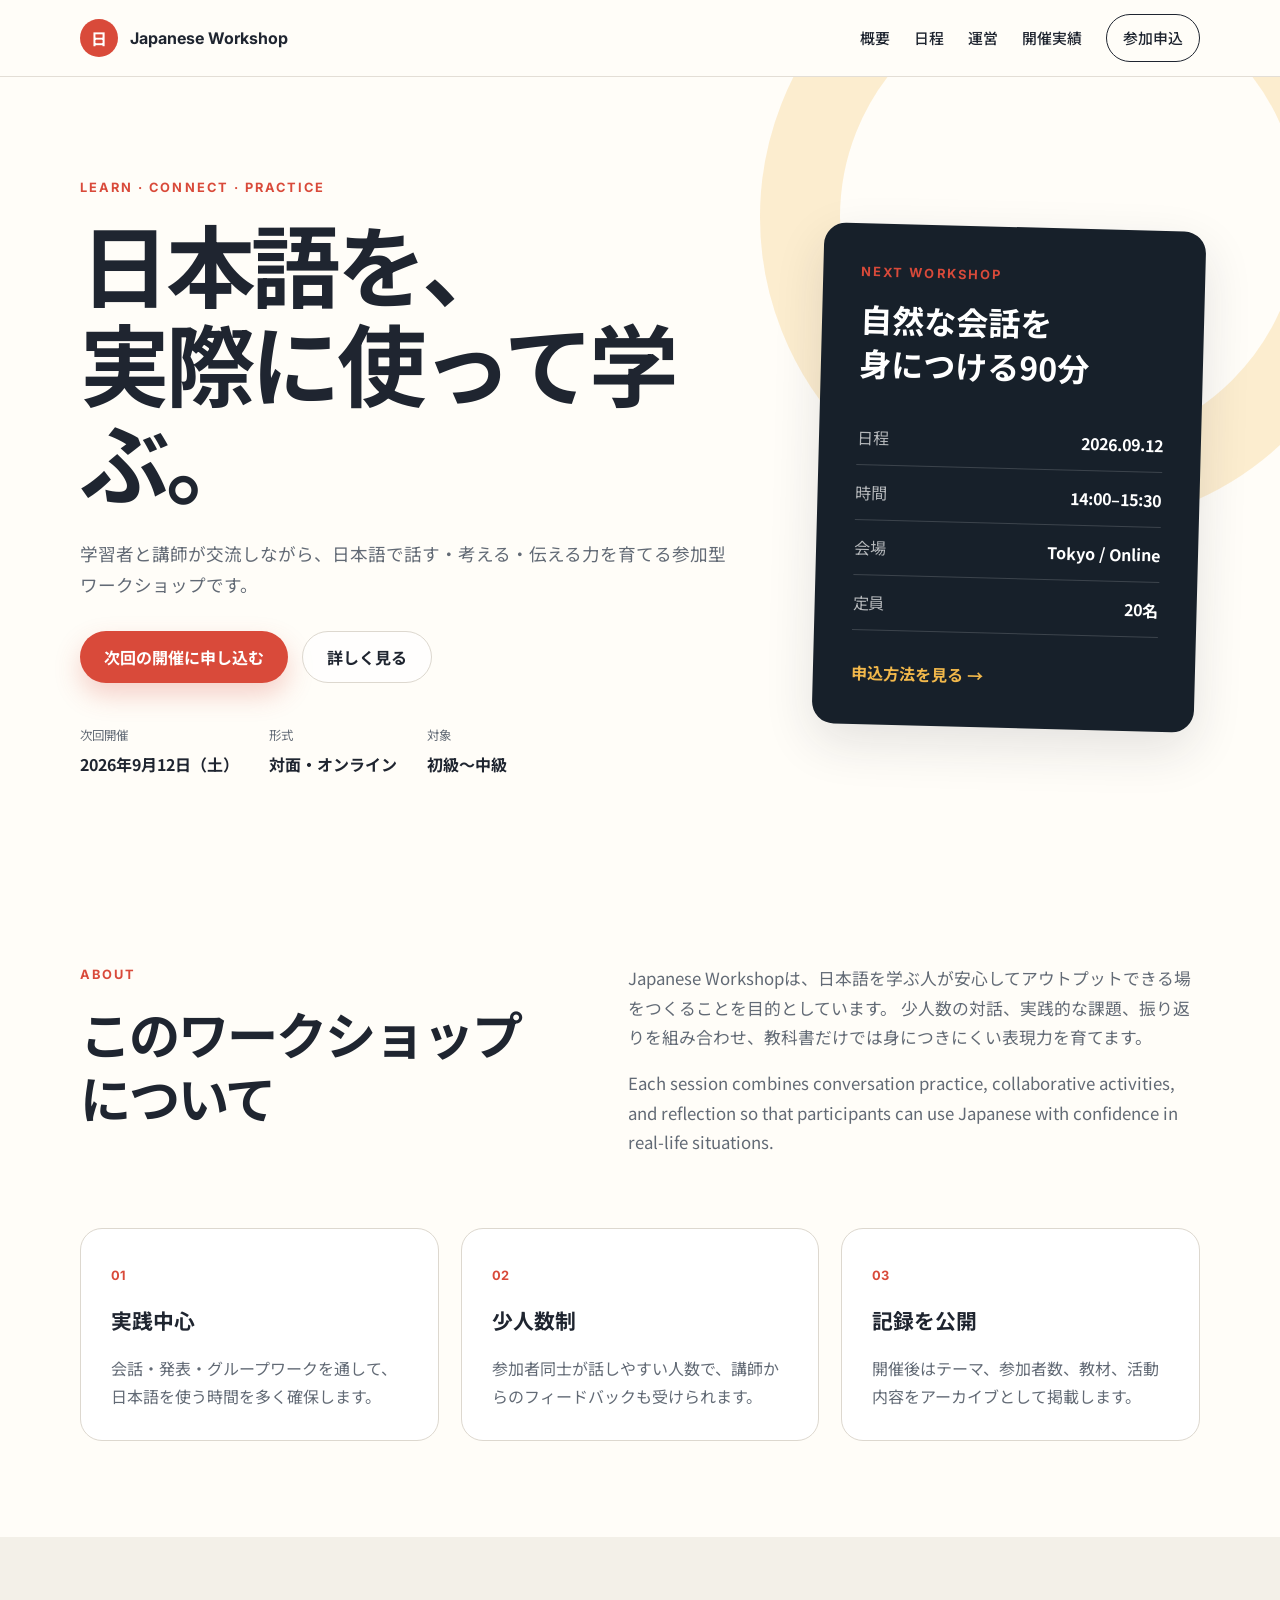
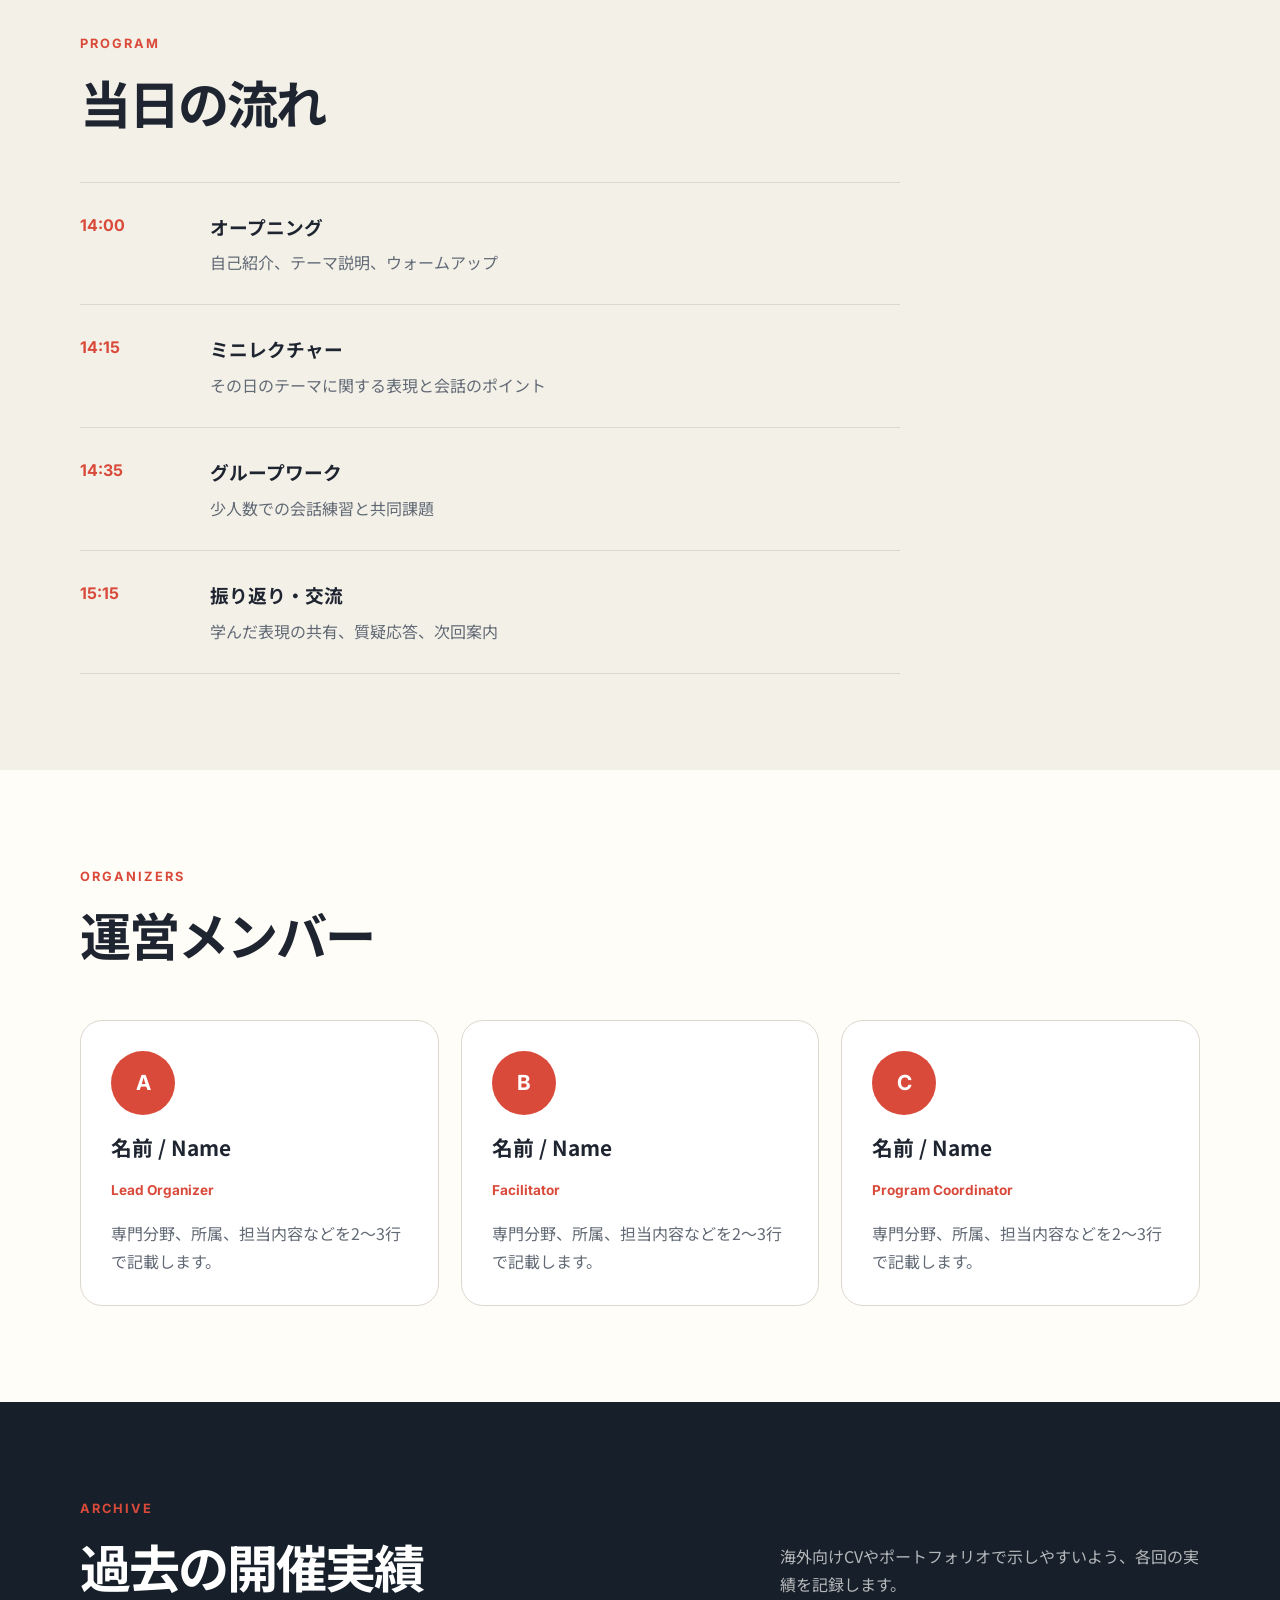
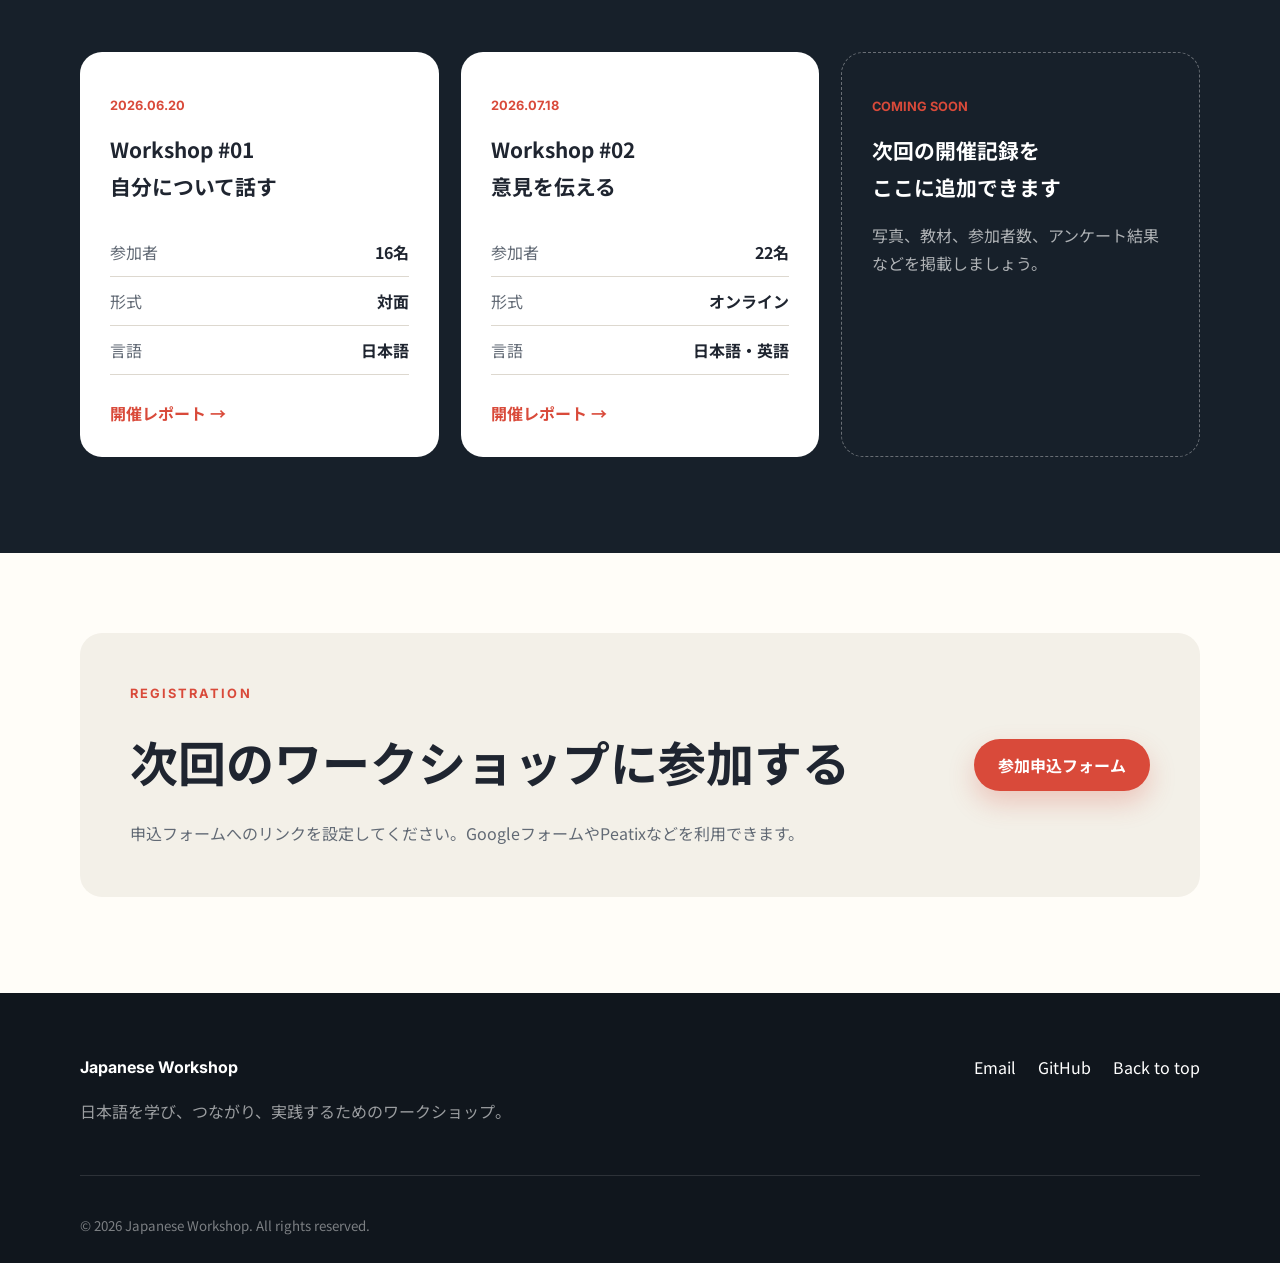
==== index.html @ f54b691f "Add files via upload" ====
<!DOCTYPE html>
<html lang="ja">
<head>
  <meta charset="UTF-8">
  <meta name="viewport" content="width=device-width, initial-scale=1.0">
  <meta name="description" content="日本語ワークショップの公式サイトです。開催概要、日程、講師情報、過去の開催実績をご案内します。">
  <title>Japanese Workshop | 日本語ワークショップ</title>
  <link rel="preconnect" href="https://fonts.googleapis.com">
  <link rel="preconnect" href="https://fonts.gstatic.com" crossorigin>
  <link href="https://fonts.googleapis.com/css2?family=Noto+Sans+JP:wght@400;500;700&family=Inter:wght@400;600;700&display=swap" rel="stylesheet">
  <link rel="stylesheet" href="styles.css">
</head>
<body>
  <header class="site-header">
    <div class="container header-inner">
      <a class="logo" href="#top" aria-label="トップページへ">
        <span class="logo-mark">日</span>
        <span>Japanese Workshop</span>
      </a>

      <nav class="main-nav" aria-label="メインナビゲーション">
        <a href="#about">概要</a>
        <a href="#schedule">日程</a>
        <a href="#organizers">運営</a>
        <a href="#archive">開催実績</a>
        <a class="nav-button" href="#register">参加申込</a>
      </nav>
    </div>
  </header>

  <main id="top">
    <section class="hero">
      <div class="container hero-grid">
        <div class="hero-copy">
          <p class="eyebrow">LEARN · CONNECT · PRACTICE</p>
          <h1>日本語を、<br>実際に使って学ぶ。</h1>
          <p class="hero-text">
            学習者と講師が交流しながら、日本語で話す・考える・伝える力を育てる参加型ワークショップです。
          </p>
          <div class="hero-actions">
            <a class="button primary" href="#register">次回の開催に申し込む</a>
            <a class="button secondary" href="#about">詳しく見る</a>
          </div>
          <dl class="hero-meta">
            <div>
              <dt>次回開催</dt>
              <dd>2026年9月12日（土）</dd>
            </div>
            <div>
              <dt>形式</dt>
              <dd>対面・オンライン</dd>
            </div>
            <div>
              <dt>対象</dt>
              <dd>初級〜中級</dd>
            </div>
          </dl>
        </div>

        <aside class="event-card" aria-label="次回イベント情報">
          <p class="event-label">NEXT WORKSHOP</p>
          <h2>自然な会話を<br>身につける90分</h2>
          <ul class="event-list">
            <li><span>日程</span><strong>2026.09.12</strong></li>
            <li><span>時間</span><strong>14:00–15:30</strong></li>
            <li><span>会場</span><strong>Tokyo / Online</strong></li>
            <li><span>定員</span><strong>20名</strong></li>
          </ul>
          <a class="text-link" href="#register">申込方法を見る →</a>
        </aside>
      </div>
    </section>

    <section id="about" class="section">
      <div class="container two-column">
        <div>
          <p class="section-kicker">ABOUT</p>
          <h2 class="section-title">このワークショップについて</h2>
        </div>
        <div class="section-copy">
          <p>
            Japanese Workshopは、日本語を学ぶ人が安心してアウトプットできる場をつくることを目的としています。
            少人数の対話、実践的な課題、振り返りを組み合わせ、教科書だけでは身につきにくい表現力を育てます。
          </p>
          <p>
            Each session combines conversation practice, collaborative activities, and reflection so that participants can use Japanese with confidence in real-life situations.
          </p>
        </div>
      </div>

      <div class="container feature-grid">
        <article class="feature-card">
          <span class="feature-number">01</span>
          <h3>実践中心</h3>
          <p>会話・発表・グループワークを通して、日本語を使う時間を多く確保します。</p>
        </article>
        <article class="feature-card">
          <span class="feature-number">02</span>
          <h3>少人数制</h3>
          <p>参加者同士が話しやすい人数で、講師からのフィードバックも受けられます。</p>
        </article>
        <article class="feature-card">
          <span class="feature-number">03</span>
          <h3>記録を公開</h3>
          <p>開催後はテーマ、参加者数、教材、活動内容をアーカイブとして掲載します。</p>
        </article>
      </div>
    </section>

    <section id="schedule" class="section section-muted">
      <div class="container">
        <p class="section-kicker">PROGRAM</p>
        <h2 class="section-title">当日の流れ</h2>

        <div class="timeline">
          <article class="timeline-item">
            <time>14:00</time>
            <div>
              <h3>オープニング</h3>
              <p>自己紹介、テーマ説明、ウォームアップ</p>
            </div>
          </article>
          <article class="timeline-item">
            <time>14:15</time>
            <div>
              <h3>ミニレクチャー</h3>
              <p>その日のテーマに関する表現と会話のポイント</p>
            </div>
          </article>
          <article class="timeline-item">
            <time>14:35</time>
            <div>
              <h3>グループワーク</h3>
              <p>少人数での会話練習と共同課題</p>
            </div>
          </article>
          <article class="timeline-item">
            <time>15:15</time>
            <div>
              <h3>振り返り・交流</h3>
              <p>学んだ表現の共有、質疑応答、次回案内</p>
            </div>
          </article>
        </div>
      </div>
    </section>

    <section id="organizers" class="section">
      <div class="container">
        <p class="section-kicker">ORGANIZERS</p>
        <h2 class="section-title">運営メンバー</h2>

        <div class="people-grid">
          <article class="person-card">
            <div class="avatar" aria-hidden="true">A</div>
            <h3>名前 / Name</h3>
            <p class="role">Lead Organizer</p>
            <p>専門分野、所属、担当内容などを2〜3行で記載します。</p>
          </article>
          <article class="person-card">
            <div class="avatar" aria-hidden="true">B</div>
            <h3>名前 / Name</h3>
            <p class="role">Facilitator</p>
            <p>専門分野、所属、担当内容などを2〜3行で記載します。</p>
          </article>
          <article class="person-card">
            <div class="avatar" aria-hidden="true">C</div>
            <h3>名前 / Name</h3>
            <p class="role">Program Coordinator</p>
            <p>専門分野、所属、担当内容などを2〜3行で記載します。</p>
          </article>
        </div>
      </div>
    </section>

    <section id="archive" class="section section-dark">
      <div class="container">
        <div class="section-heading-row">
          <div>
            <p class="section-kicker">ARCHIVE</p>
            <h2 class="section-title">過去の開催実績</h2>
          </div>
          <p>海外向けCVやポートフォリオで示しやすいよう、各回の実績を記録します。</p>
        </div>

        <div class="archive-grid">
          <article class="archive-card">
            <p class="archive-date">2026.06.20</p>
            <h3>Workshop #01<br>自分について話す</h3>
            <dl>
              <div><dt>参加者</dt><dd>16名</dd></div>
              <div><dt>形式</dt><dd>対面</dd></div>
              <div><dt>言語</dt><dd>日本語</dd></div>
            </dl>
            <a href="#">開催レポート →</a>
          </article>
          <article class="archive-card">
            <p class="archive-date">2026.07.18</p>
            <h3>Workshop #02<br>意見を伝える</h3>
            <dl>
              <div><dt>参加者</dt><dd>22名</dd></div>
              <div><dt>形式</dt><dd>オンライン</dd></div>
              <div><dt>言語</dt><dd>日本語・英語</dd></div>
            </dl>
            <a href="#">開催レポート →</a>
          </article>
          <article class="archive-card archive-placeholder">
            <p class="archive-date">COMING SOON</p>
            <h3>次回の開催記録を<br>ここに追加できます</h3>
            <p>写真、教材、参加者数、アンケート結果などを掲載しましょう。</p>
          </article>
        </div>
      </div>
    </section>

    <section id="register" class="section cta-section">
      <div class="container cta-box">
        <div>
          <p class="section-kicker">REGISTRATION</p>
          <h2>次回のワークショップに参加する</h2>
          <p>申込フォームへのリンクを設定してください。GoogleフォームやPeatixなどを利用できます。</p>
        </div>
        <a class="button primary" href="https://forms.google.com" target="_blank" rel="noopener noreferrer">参加申込フォーム</a>
      </div>
    </section>
  </main>

  <footer class="site-footer">
    <div class="container footer-inner">
      <div>
        <p class="footer-logo">Japanese Workshop</p>
        <p>日本語を学び、つながり、実践するためのワークショップ。</p>
      </div>
      <div class="footer-links">
        <a href="mailto:your-email@example.com">Email</a>
        <a href="https://github.com/your-organization" target="_blank" rel="noopener noreferrer">GitHub</a>
        <a href="#top">Back to top</a>
      </div>
    </div>
    <div class="container copyright">
      <small>© 2026 Japanese Workshop. All rights reserved.</small>
    </div>
  </footer>
</body>
</html>
---- styles.css ----
:root {
  --bg: #fffdf8;
  --surface: #ffffff;
  --surface-muted: #f3f0e8;
  --text: #1f2530;
  --text-muted: #626a75;
  --primary: #d94a3a;
  --primary-dark: #b9372a;
  --accent: #f2b84b;
  --dark: #17202a;
  --border: #ddd8cf;
  --shadow: 0 18px 50px rgba(31, 37, 48, 0.12);
  --radius: 22px;
  --container: 1120px;
}

* {
  box-sizing: border-box;
}

html {
  scroll-behavior: smooth;
}

body {
  margin: 0;
  color: var(--text);
  background: var(--bg);
  font-family: "Noto Sans JP", sans-serif;
  line-height: 1.75;
}

a {
  color: inherit;
  text-decoration: none;
}

img {
  max-width: 100%;
}

.container {
  width: min(calc(100% - 40px), var(--container));
  margin-inline: auto;
}

.site-header {
  position: sticky;
  top: 0;
  z-index: 20;
  background: rgba(255, 253, 248, 0.92);
  border-bottom: 1px solid rgba(221, 216, 207, 0.8);
  backdrop-filter: blur(12px);
}

.header-inner {
  min-height: 76px;
  display: flex;
  align-items: center;
  justify-content: space-between;
  gap: 24px;
}

.logo {
  display: inline-flex;
  align-items: center;
  gap: 12px;
  font-family: "Inter", sans-serif;
  font-weight: 700;
}

.logo-mark {
  display: grid;
  place-items: center;
  width: 38px;
  height: 38px;
  color: white;
  background: var(--primary);
  border-radius: 50%;
  font-family: "Noto Sans JP", sans-serif;
}

.main-nav {
  display: flex;
  align-items: center;
  gap: 24px;
  font-size: 0.93rem;
  font-weight: 500;
}

.main-nav a:hover {
  color: var(--primary);
}

.nav-button {
  padding: 10px 16px;
  border: 1px solid var(--text);
  border-radius: 999px;
}

.hero {
  position: relative;
  overflow: hidden;
  padding: 100px 0 90px;
}

.hero::before {
  content: "";
  position: absolute;
  width: 460px;
  height: 460px;
  top: -170px;
  right: -100px;
  border: 80px solid rgba(242, 184, 75, 0.24);
  border-radius: 50%;
}

.hero-grid {
  position: relative;
  display: grid;
  grid-template-columns: 1.4fr 0.8fr;
  gap: 70px;
  align-items: center;
}

.eyebrow,
.section-kicker,
.event-label {
  margin: 0 0 14px;
  color: var(--primary);
  font-family: "Inter", sans-serif;
  font-size: 0.8rem;
  font-weight: 700;
  letter-spacing: 0.16em;
}

.hero h1 {
  margin: 0;
  font-size: clamp(3rem, 7vw, 5.8rem);
  line-height: 1.1;
  letter-spacing: -0.05em;
}

.hero-text {
  max-width: 650px;
  margin: 30px 0;
  color: var(--text-muted);
  font-size: 1.1rem;
}

.hero-actions {
  display: flex;
  flex-wrap: wrap;
  gap: 14px;
  margin-bottom: 42px;
}

.button {
  display: inline-flex;
  justify-content: center;
  align-items: center;
  min-height: 52px;
  padding: 0 24px;
  border-radius: 999px;
  font-weight: 700;
  transition: transform 0.2s ease, box-shadow 0.2s ease, background 0.2s ease;
}

.button:hover {
  transform: translateY(-2px);
}

.button.primary {
  color: #fff;
  background: var(--primary);
  box-shadow: 0 12px 26px rgba(217, 74, 58, 0.25);
}

.button.primary:hover {
  background: var(--primary-dark);
}

.button.secondary {
  border: 1px solid var(--border);
  background: rgba(255, 255, 255, 0.7);
}

.hero-meta {
  display: flex;
  flex-wrap: wrap;
  gap: 30px;
  margin: 0;
}

.hero-meta div {
  min-width: 120px;
}

.hero-meta dt {
  color: var(--text-muted);
  font-size: 0.78rem;
}

.hero-meta dd {
  margin: 4px 0 0;
  font-weight: 700;
}

.event-card {
  padding: 38px;
  color: #fff;
  background: var(--dark);
  border-radius: var(--radius);
  box-shadow: var(--shadow);
  transform: rotate(1.5deg);
}

.event-card h2 {
  margin: 0 0 26px;
  font-size: 2rem;
  line-height: 1.35;
}

.event-list {
  margin: 0 0 28px;
  padding: 0;
  list-style: none;
}

.event-list li {
  display: flex;
  justify-content: space-between;
  gap: 20px;
  padding: 13px 0;
  border-bottom: 1px solid rgba(255, 255, 255, 0.16);
}

.event-list span {
  color: rgba(255, 255, 255, 0.68);
}

.text-link {
  color: var(--accent);
  font-weight: 700;
}

.section {
  padding: 96px 0;
}

.section-muted {
  background: var(--surface-muted);
}

.section-dark {
  color: #fff;
  background: var(--dark);
}

.section-title {
  margin: 0;
  font-size: clamp(2rem, 4vw, 3.4rem);
  line-height: 1.25;
  letter-spacing: -0.04em;
}

.two-column {
  display: grid;
  grid-template-columns: 0.9fr 1.1fr;
  gap: 80px;
}

.section-copy {
  color: var(--text-muted);
  font-size: 1.05rem;
}

.section-copy p:first-child {
  margin-top: 0;
}

.feature-grid,
.people-grid,
.archive-grid {
  display: grid;
  grid-template-columns: repeat(3, 1fr);
  gap: 22px;
  margin-top: 54px;
}

.feature-card,
.person-card {
  padding: 30px;
  background: var(--surface);
  border: 1px solid var(--border);
  border-radius: var(--radius);
}

.feature-number {
  color: var(--primary);
  font-family: "Inter", sans-serif;
  font-size: 0.8rem;
  font-weight: 700;
}

.feature-card h3,
.person-card h3,
.archive-card h3 {
  margin: 14px 0 10px;
  font-size: 1.3rem;
}

.feature-card p,
.person-card p {
  margin-bottom: 0;
  color: var(--text-muted);
}

.timeline {
  max-width: 820px;
  margin-top: 48px;
}

.timeline-item {
  display: grid;
  grid-template-columns: 100px 1fr;
  gap: 30px;
  padding: 28px 0;
  border-top: 1px solid var(--border);
}

.timeline-item:last-child {
  border-bottom: 1px solid var(--border);
}

.timeline-item time {
  color: var(--primary);
  font-family: "Inter", sans-serif;
  font-weight: 700;
}

.timeline-item h3,
.timeline-item p {
  margin: 0;
}

.timeline-item p {
  margin-top: 5px;
  color: var(--text-muted);
}

.avatar {
  display: grid;
  place-items: center;
  width: 64px;
  height: 64px;
  color: #fff;
  background: var(--primary);
  border-radius: 50%;
  font-family: "Inter", sans-serif;
  font-size: 1.3rem;
  font-weight: 700;
}

.role {
  color: var(--primary) !important;
  font-family: "Inter", sans-serif;
  font-size: 0.85rem;
  font-weight: 700;
}

.section-heading-row {
  display: flex;
  justify-content: space-between;
  gap: 40px;
  align-items: end;
}

.section-heading-row > p {
  max-width: 420px;
  margin: 0;
  color: rgba(255, 255, 255, 0.68);
}

.archive-card {
  padding: 30px;
  color: var(--text);
  background: #fff;
  border-radius: var(--radius);
}

.archive-date {
  color: var(--primary);
  font-family: "Inter", sans-serif;
  font-size: 0.8rem;
  font-weight: 700;
}

.archive-card dl {
  margin: 24px 0;
}

.archive-card dl div {
  display: flex;
  justify-content: space-between;
  gap: 20px;
  padding: 10px 0;
  border-bottom: 1px solid var(--border);
}

.archive-card dt {
  color: var(--text-muted);
}

.archive-card dd {
  margin: 0;
  font-weight: 700;
}

.archive-card a {
  color: var(--primary);
  font-weight: 700;
}

.archive-placeholder {
  color: #fff;
  background: transparent;
  border: 1px dashed rgba(255, 255, 255, 0.35);
}

.archive-placeholder p:last-child {
  color: rgba(255, 255, 255, 0.65);
}

.cta-section {
  padding-top: 80px;
}

.cta-box {
  display: flex;
  align-items: center;
  justify-content: space-between;
  gap: 40px;
  padding: 50px;
  background: var(--surface-muted);
  border-radius: var(--radius);
}

.cta-box h2 {
  margin: 0 0 12px;
  font-size: clamp(1.8rem, 4vw, 3rem);
}

.cta-box p:last-child {
  max-width: 680px;
  margin-bottom: 0;
  color: var(--text-muted);
}

.site-footer {
  padding: 60px 0 25px;
  color: #fff;
  background: #10161d;
}

.footer-inner {
  display: flex;
  justify-content: space-between;
  gap: 40px;
}

.footer-logo {
  margin: 0;
  font-family: "Inter", sans-serif;
  font-weight: 700;
}

.footer-inner p:last-child {
  color: rgba(255, 255, 255, 0.58);
}

.footer-links {
  display: flex;
  flex-wrap: wrap;
  gap: 22px;
}

.footer-links a:hover {
  color: var(--accent);
}

.copyright {
  padding-top: 34px;
  margin-top: 34px;
  color: rgba(255, 255, 255, 0.45);
  border-top: 1px solid rgba(255, 255, 255, 0.12);
}

@media (max-width: 860px) {
  .main-nav a:not(.nav-button) {
    display: none;
  }

  .hero-grid,
  .two-column {
    grid-template-columns: 1fr;
    gap: 46px;
  }

  .hero {
    padding-top: 72px;
  }

  .event-card {
    transform: none;
  }

  .feature-grid,
  .people-grid,
  .archive-grid {
    grid-template-columns: 1fr;
  }

  .section-heading-row,
  .cta-box,
  .footer-inner {
    align-items: flex-start;
    flex-direction: column;
  }
}

@media (max-width: 560px) {
  .container {
    width: min(calc(100% - 28px), var(--container));
  }

  .header-inner {
    min-height: 66px;
  }

  .logo span:last-child {
    font-size: 0.88rem;
  }

  .nav-button {
    padding: 8px 12px;
    font-size: 0.82rem;
  }

  .hero h1 {
    font-size: 3rem;
  }

  .hero-actions,
  .hero-actions .button {
    width: 100%;
  }

  .hero-meta {
    display: grid;
    grid-template-columns: 1fr 1fr;
    gap: 20px;
  }

  .section {
    padding: 72px 0;
  }

  .timeline-item {
    grid-template-columns: 72px 1fr;
    gap: 16px;
  }

  .cta-box {
    padding: 30px;
  }
}
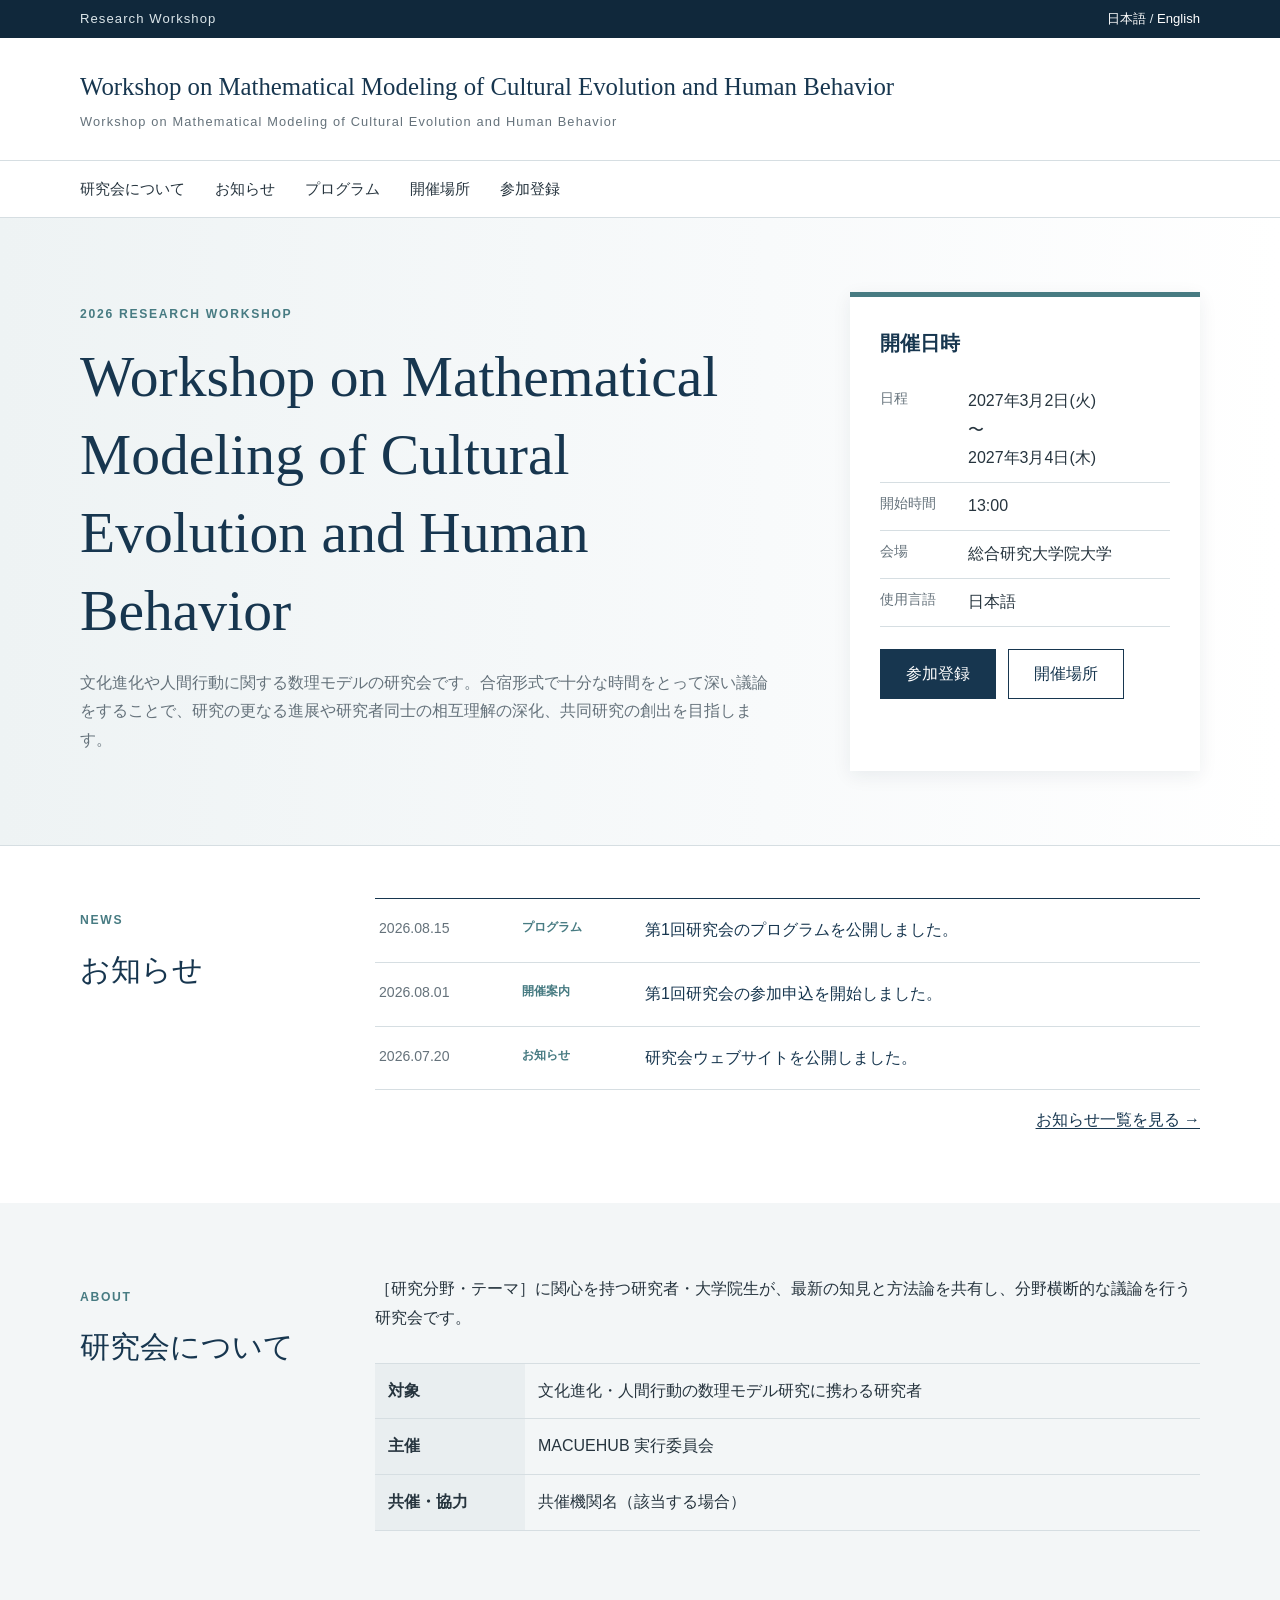
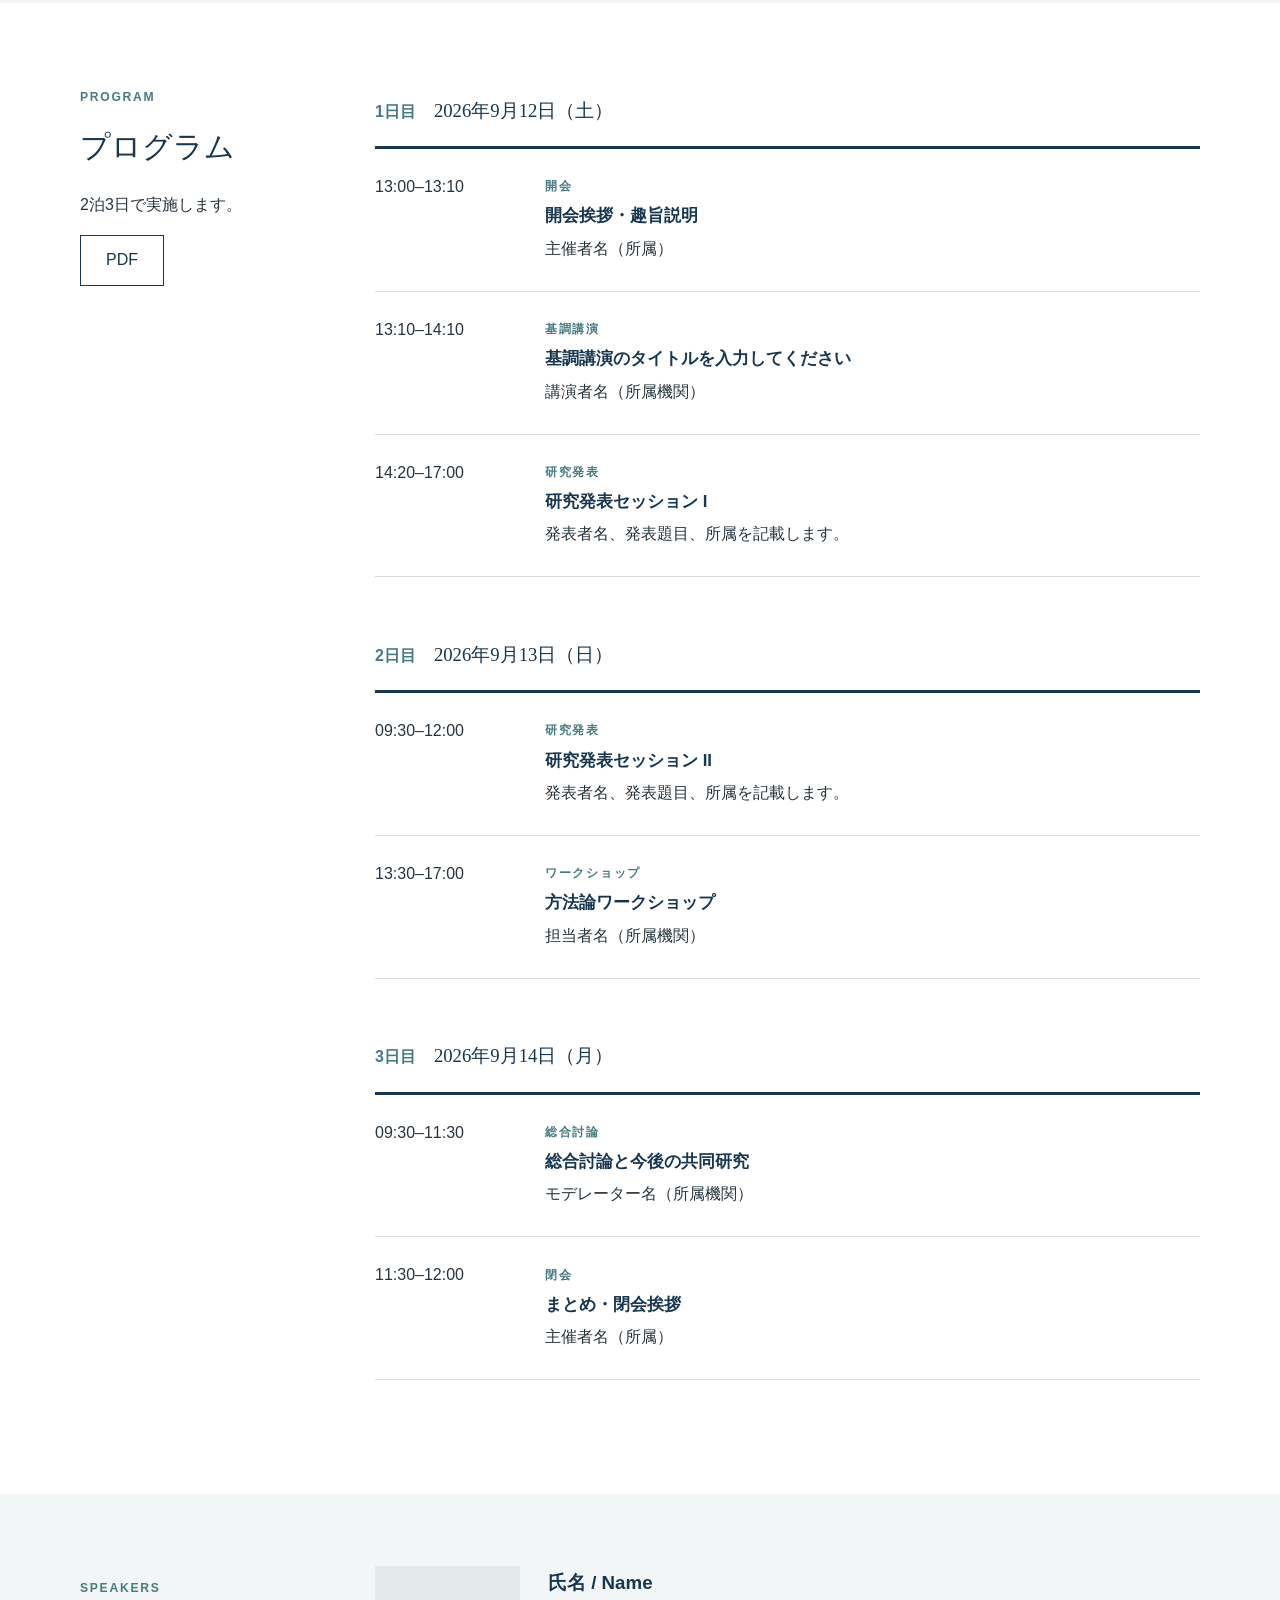
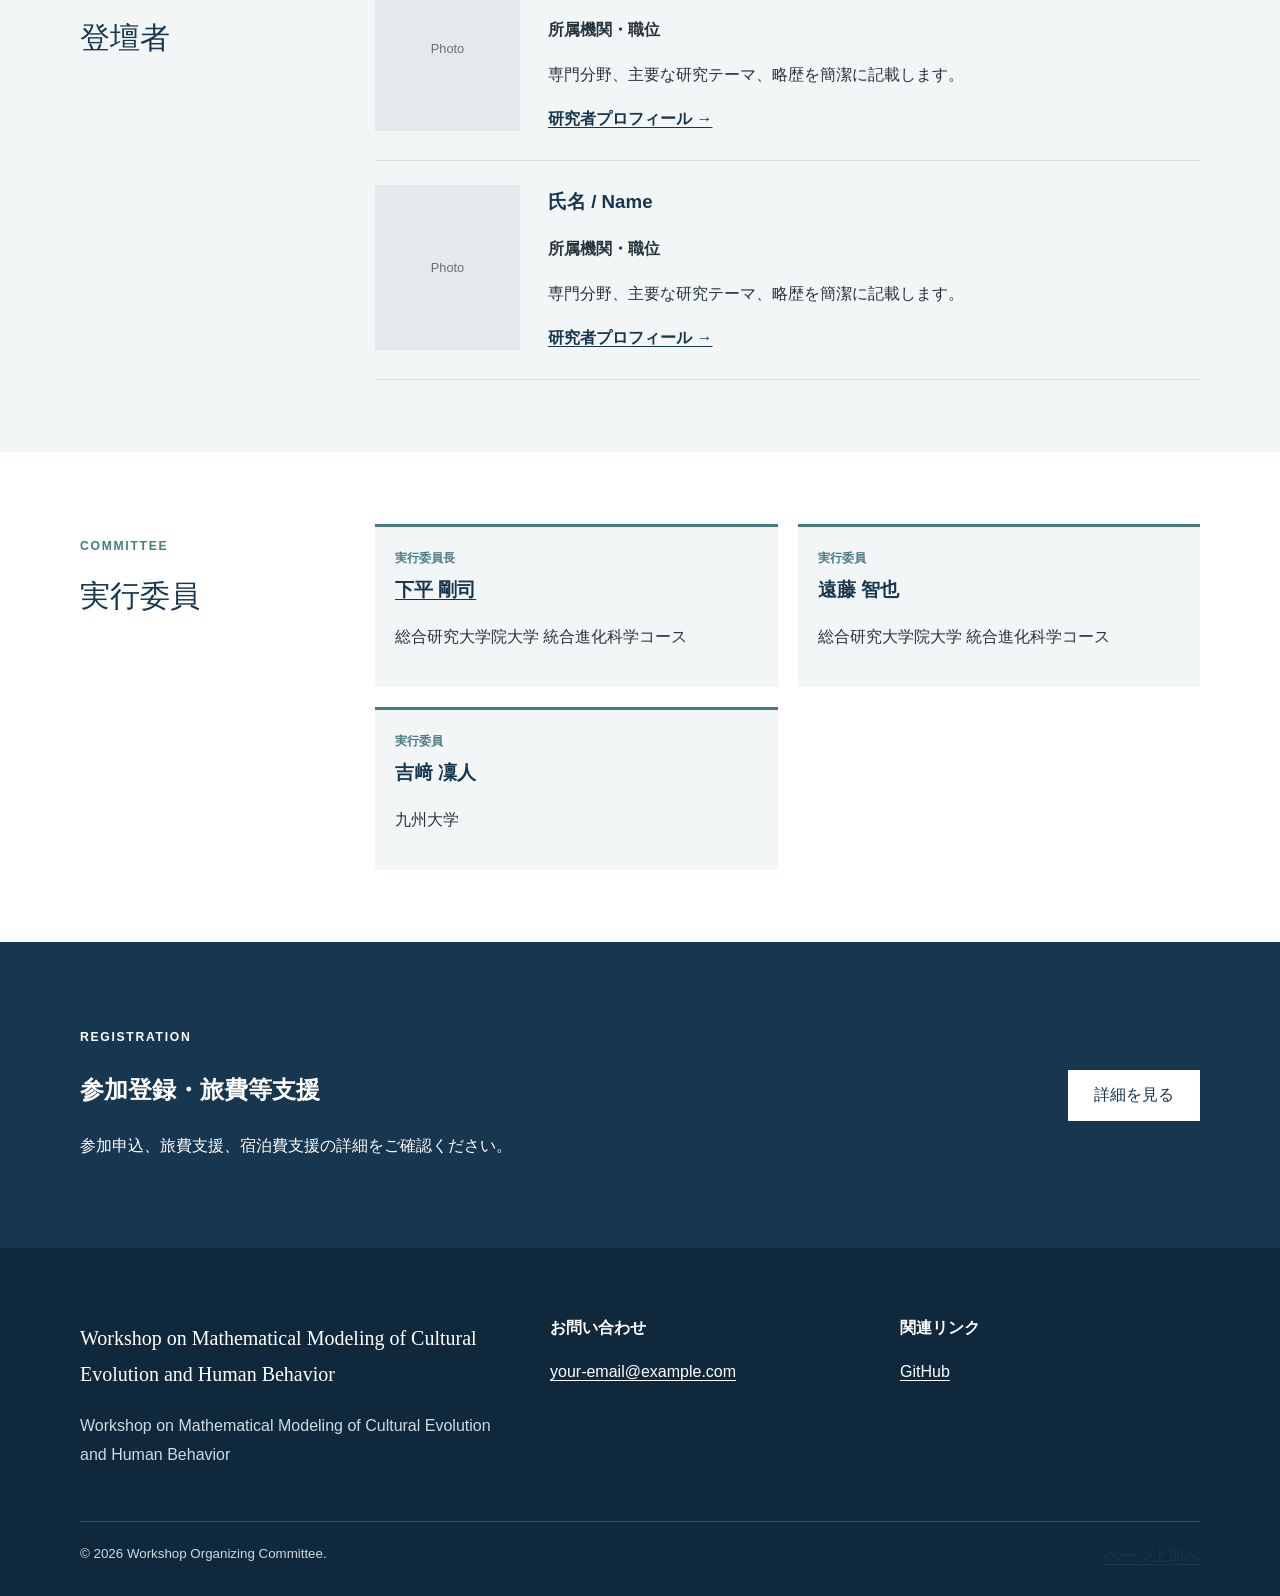
==== commit 5f2bf9b9: "Add files via upload" ====
--- a/index.html
+++ b/index.html
@@ -1,245 +1,157 @@
-<!DOCTYPE html>
-<html lang="ja">
-<head>
-  <meta charset="UTF-8">
-  <meta name="viewport" content="width=device-width, initial-scale=1.0">
-  <meta name="description" content="日本語ワークショップの公式サイトです。開催概要、日程、講師情報、過去の開催実績をご案内します。">
-  <title>Japanese Workshop | 日本語ワークショップ</title>
-  <link rel="preconnect" href="https://fonts.googleapis.com">
-  <link rel="preconnect" href="https://fonts.gstatic.com" crossorigin>
-  <link href="https://fonts.googleapis.com/css2?family=Noto+Sans+JP:wght@400;500;700&family=Inter:wght@400;600;700&display=swap" rel="stylesheet">
-  <link rel="stylesheet" href="styles.css">
-</head>
-<body>
-  <header class="site-header">
-    <div class="container header-inner">
-      <a class="logo" href="#top" aria-label="トップページへ">
-        <span class="logo-mark">日</span>
-        <span>Japanese Workshop</span>
-      </a>
-
-      <nav class="main-nav" aria-label="メインナビゲーション">
-        <a href="#about">概要</a>
-        <a href="#schedule">日程</a>
-        <a href="#organizers">運営</a>
-        <a href="#archive">開催実績</a>
-        <a class="nav-button" href="#register">参加申込</a>
-      </nav>
-    </div>
-  </header>
-
-  <main id="top">
-    <section class="hero">
-      <div class="container hero-grid">
-        <div class="hero-copy">
-          <p class="eyebrow">LEARN · CONNECT · PRACTICE</p>
-          <h1>日本語を、<br>実際に使って学ぶ。</h1>
-          <p class="hero-text">
-            学習者と講師が交流しながら、日本語で話す・考える・伝える力を育てる参加型ワークショップです。
-          </p>
-          <div class="hero-actions">
-            <a class="button primary" href="#register">次回の開催に申し込む</a>
-            <a class="button secondary" href="#about">詳しく見る</a>
-          </div>
-          <dl class="hero-meta">
-            <div>
-              <dt>次回開催</dt>
-              <dd>2026年9月12日（土）</dd>
+<!doctype html>
+<html lang="ja" data-root=".">
+    <head>
+        <meta charset="utf-8">
+        <meta name="viewport" content="width=device-width,initial-scale=1">
+        <title>Workshop on MatheMatical Modeling of Cultural Evolution and Human Behavior</title>
+        <link rel="stylesheet" href="styles.css">
+    </head>
+    <body id="top">
+        <header class="site-header">
+            <div class="utility-bar">
+                <div class="container utility-inner"><p data-site-short></p><nav><a href="index.html">日本語</a> / <a href="en/index.html" lang="en">English</a></nav>
+                </div>
             </div>
-            <div>
-              <dt>形式</dt>
-              <dd>対面・オンライン</dd>
+            <div class="container branding"><a class="site-title" href="index.html"><span class="site-title-ja" data-site-title></span><span class="site-title-en" data-site-title-en></span></a>
             </div>
-            <div>
-              <dt>対象</dt>
-              <dd>初級〜中級</dd>
+            <nav class="main-nav">
+                <div class="container nav-inner">
+                    <a href="index.html#about">研究会について</a>
+                    <a href="news.html">お知らせ</a>
+                    <a href="index.html#program">プログラム</a>
+                    <a href="location.html">開催場所</a>
+                    <a href="registration.html">参加登録</a>
+                    <!--
+                    <a href="archive.html">開催記録</a>
+                    -->
+                    <!--
+                    <a href="index.html#committee">実行委員</a>
+                    -->
+                </div>
+            </nav>
+        </header>
+        <main>
+            <section class="hero">
+                <div class="container hero-inner">
+                    <div><p class="label" data-event-label></p>
+                        <h1 data-event-title></h1>
+                        <p class="hero-lead" data-event-lead></p>
+                    </div>
+                        <aside class="event-summary">
+                        <h2>開催日時</h2>
+                        <dl>
+                            <div>
+                                <dt>日程</dt><dd data-event-date></dd>
+                            </div>
+                            <div>
+                                <dt>開始時間</dt><dd data-event-time></dd>
+                            </div>
+                            <div>
+                                <dt>会場</dt><dd data-event-venue></dd>
+                            </div>
+                            <div>
+                                <dt>使用言語</dt><dd data-event-language></dd>
+                            </div>
+                        </dl>
+                        <div class="button-row">
+                            <a class="button" href="registration.html">参加登録</a><a class="button button-secondary" href="location.html">開催場所</a>
+                        </div>
+                        </aside>
+                </div>
+            </section>
+            <section class="section section-compact">
+                <div class="container section-grid">
+                    <header class="section-heading">
+                        <p class="section-label">NEWS</p>
+                        <h2>お知らせ</h2>
+                    </header>
+                    <div>
+                        <div class="news-list" data-news-list data-limit="3" data-loading>読み込み中...</div>
+                        <p class="section-more"><a href="news.html">お知らせ一覧を見る →</a></p>
+                    </div>
+                </div>
+            </section>
+            <section id="about" class="section section-alt">
+                <div class="container section-grid">
+                    <header class="section-heading">
+                        <p class="section-label">ABOUT</p>
+                        <h2>研究会について</h2>
+                    </header>
+                    <div class="prose"><p data-site-description></p>
+                        <div class="info-table">
+                            <div class="info-row">
+                                <div class="info-key">対象</div>
+                                <div data-audience></div>
+                            </div>
+                            <div class="info-row">
+                                <div class="info-key">主催</div>
+                                <div data-organizer></div>
+                            </div>
+                            <div class="info-row">
+                                <div class="info-key">共催・協力</div>
+                                <div data-coorganizer></div>
+                            </div>
+                        </div>
+                    </div>
+                </div>
+            </section>
+            <section id="program" class="section">
+                <div class="container section-grid">
+                    <header class="section-heading">
+                        <p class="section-label">PROGRAM</p>
+                        <h2>プログラム</h2><p>2泊3日で実施します。</p>
+                        <div data-program-pdf></div>
+                    </header>
+                    <div data-program-list data-loading>読み込み中...</div>
+                </div>
+            </section>
+            <section id="speakers" class="section section-alt">
+                <div class="container section-grid">
+                    <header class="section-heading">
+                        <p class="section-label">SPEAKERS</p>
+                        <h2>登壇者</h2></header>
+                        <div class="speaker-list" data-speakers-list></div>
+                    </div>
+            </section>
+            <section id="committee" class="section">
+                <div class="container section-grid">
+                    <header class="section-heading">
+                        <p class="section-label">COMMITTEE</p>
+                        <h2>実行委員</h2></header>
+                        <div class="committee-grid" data-committee-list></div>
+                    </div>
+            </section>
+            <section class="section registration">
+                <div class="container registration-inner">
+                    <div>
+                        <p class="section-label">REGISTRATION</p>
+                        <h2>参加登録・旅費等支援</h2>
+                        <p>参加申込、旅費支援、宿泊費支援の詳細をご確認ください。</p>
+                    </div>
+                    <a class="button" href="registration.html">詳細を見る</a>
+                </div>
+            </section>
+        </main>
+        <footer class="site-footer">
+            <div class="container footer-grid">
+                <div>
+                    <p class="footer-title" data-site-title></p>
+                    <p data-site-title-en></p>
+                </div>
+                <div>
+                    <h2>お問い合わせ</h2>
+                    <p><a data-email></a></p>
+                </div>
+                <div>
+                    <h2>関連リンク</h2>
+                    <p><a data-github target="_blank" rel="noopener">GitHub</a></p>
+                </div>
             </div>
-          </dl>
-        </div>
-
-        <aside class="event-card" aria-label="次回イベント情報">
-          <p class="event-label">NEXT WORKSHOP</p>
-          <h2>自然な会話を<br>身につける90分</h2>
-          <ul class="event-list">
-            <li><span>日程</span><strong>2026.09.12</strong></li>
-            <li><span>時間</span><strong>14:00–15:30</strong></li>
-            <li><span>会場</span><strong>Tokyo / Online</strong></li>
-            <li><span>定員</span><strong>20名</strong></li>
-          </ul>
-          <a class="text-link" href="#register">申込方法を見る →</a>
-        </aside>
-      </div>
-    </section>
-
-    <section id="about" class="section">
-      <div class="container two-column">
-        <div>
-          <p class="section-kicker">ABOUT</p>
-          <h2 class="section-title">このワークショップについて</h2>
-        </div>
-        <div class="section-copy">
-          <p>
-            Japanese Workshopは、日本語を学ぶ人が安心してアウトプットできる場をつくることを目的としています。
-            少人数の対話、実践的な課題、振り返りを組み合わせ、教科書だけでは身につきにくい表現力を育てます。
-          </p>
-          <p>
-            Each session combines conversation practice, collaborative activities, and reflection so that participants can use Japanese with confidence in real-life situations.
-          </p>
-        </div>
-      </div>
-
-      <div class="container feature-grid">
-        <article class="feature-card">
-          <span class="feature-number">01</span>
-          <h3>実践中心</h3>
-          <p>会話・発表・グループワークを通して、日本語を使う時間を多く確保します。</p>
-        </article>
-        <article class="feature-card">
-          <span class="feature-number">02</span>
-          <h3>少人数制</h3>
-          <p>参加者同士が話しやすい人数で、講師からのフィードバックも受けられます。</p>
-        </article>
-        <article class="feature-card">
-          <span class="feature-number">03</span>
-          <h3>記録を公開</h3>
-          <p>開催後はテーマ、参加者数、教材、活動内容をアーカイブとして掲載します。</p>
-        </article>
-      </div>
-    </section>
-
-    <section id="schedule" class="section section-muted">
-      <div class="container">
-        <p class="section-kicker">PROGRAM</p>
-        <h2 class="section-title">当日の流れ</h2>
-
-        <div class="timeline">
-          <article class="timeline-item">
-            <time>14:00</time>
-            <div>
-              <h3>オープニング</h3>
-              <p>自己紹介、テーマ説明、ウォームアップ</p>
+            <div class="container footer-bottom">
+                <small>© <span data-copyright-year></span> Workshop Organizing Committee.</small>
+                <a href="#top">ページ上部へ</a>
             </div>
-          </article>
-          <article class="timeline-item">
-            <time>14:15</time>
-            <div>
-              <h3>ミニレクチャー</h3>
-              <p>その日のテーマに関する表現と会話のポイント</p>
-            </div>
-          </article>
-          <article class="timeline-item">
-            <time>14:35</time>
-            <div>
-              <h3>グループワーク</h3>
-              <p>少人数での会話練習と共同課題</p>
-            </div>
-          </article>
-          <article class="timeline-item">
-            <time>15:15</time>
-            <div>
-              <h3>振り返り・交流</h3>
-              <p>学んだ表現の共有、質疑応答、次回案内</p>
-            </div>
-          </article>
-        </div>
-      </div>
-    </section>
-
-    <section id="organizers" class="section">
-      <div class="container">
-        <p class="section-kicker">ORGANIZERS</p>
-        <h2 class="section-title">運営メンバー</h2>
-
-        <div class="people-grid">
-          <article class="person-card">
-            <div class="avatar" aria-hidden="true">A</div>
-            <h3>名前 / Name</h3>
-            <p class="role">Lead Organizer</p>
-            <p>専門分野、所属、担当内容などを2〜3行で記載します。</p>
-          </article>
-          <article class="person-card">
-            <div class="avatar" aria-hidden="true">B</div>
-            <h3>名前 / Name</h3>
-            <p class="role">Facilitator</p>
-            <p>専門分野、所属、担当内容などを2〜3行で記載します。</p>
-          </article>
-          <article class="person-card">
-            <div class="avatar" aria-hidden="true">C</div>
-            <h3>名前 / Name</h3>
-            <p class="role">Program Coordinator</p>
-            <p>専門分野、所属、担当内容などを2〜3行で記載します。</p>
-          </article>
-        </div>
-      </div>
-    </section>
-
-    <section id="archive" class="section section-dark">
-      <div class="container">
-        <div class="section-heading-row">
-          <div>
-            <p class="section-kicker">ARCHIVE</p>
-            <h2 class="section-title">過去の開催実績</h2>
-          </div>
-          <p>海外向けCVやポートフォリオで示しやすいよう、各回の実績を記録します。</p>
-        </div>
-
-        <div class="archive-grid">
-          <article class="archive-card">
-            <p class="archive-date">2026.06.20</p>
-            <h3>Workshop #01<br>自分について話す</h3>
-            <dl>
-              <div><dt>参加者</dt><dd>16名</dd></div>
-              <div><dt>形式</dt><dd>対面</dd></div>
-              <div><dt>言語</dt><dd>日本語</dd></div>
-            </dl>
-            <a href="#">開催レポート →</a>
-          </article>
-          <article class="archive-card">
-            <p class="archive-date">2026.07.18</p>
-            <h3>Workshop #02<br>意見を伝える</h3>
-            <dl>
-              <div><dt>参加者</dt><dd>22名</dd></div>
-              <div><dt>形式</dt><dd>オンライン</dd></div>
-              <div><dt>言語</dt><dd>日本語・英語</dd></div>
-            </dl>
-            <a href="#">開催レポート →</a>
-          </article>
-          <article class="archive-card archive-placeholder">
-            <p class="archive-date">COMING SOON</p>
-            <h3>次回の開催記録を<br>ここに追加できます</h3>
-            <p>写真、教材、参加者数、アンケート結果などを掲載しましょう。</p>
-          </article>
-        </div>
-      </div>
-    </section>
-
-    <section id="register" class="section cta-section">
-      <div class="container cta-box">
-        <div>
-          <p class="section-kicker">REGISTRATION</p>
-          <h2>次回のワークショップに参加する</h2>
-          <p>申込フォームへのリンクを設定してください。GoogleフォームやPeatixなどを利用できます。</p>
-        </div>
-        <a class="button primary" href="https://forms.google.com" target="_blank" rel="noopener noreferrer">参加申込フォーム</a>
-      </div>
-    </section>
-  </main>
-
-  <footer class="site-footer">
-    <div class="container footer-inner">
-      <div>
-        <p class="footer-logo">Japanese Workshop</p>
-        <p>日本語を学び、つながり、実践するためのワークショップ。</p>
-      </div>
-      <div class="footer-links">
-        <a href="mailto:your-email@example.com">Email</a>
-        <a href="https://github.com/your-organization" target="_blank" rel="noopener noreferrer">GitHub</a>
-        <a href="#top">Back to top</a>
-      </div>
-    </div>
-    <div class="container copyright">
-      <small>© 2026 Japanese Workshop. All rights reserved.</small>
-    </div>
-  </footer>
-</body>
-</html>
+        </footer>
+        <script src="app.js"></script>
+    </body>
+</html>
--- a/styles.css
+++ b/styles.css
@@ -1,577 +1,31 @@
-:root {
-  --bg: #fffdf8;
-  --surface: #ffffff;
-  --surface-muted: #f3f0e8;
-  --text: #1f2530;
-  --text-muted: #626a75;
-  --primary: #d94a3a;
-  --primary-dark: #b9372a;
-  --accent: #f2b84b;
-  --dark: #17202a;
-  --border: #ddd8cf;
-  --shadow: 0 18px 50px rgba(31, 37, 48, 0.12);
-  --radius: 22px;
-  --container: 1120px;
-}
+:root{--navy:#17364f;--navy-deep:#10283b;--teal:#477b82;--ink:#26343e;--muted:#65727b;--line:#d6dee2;--pale:#f3f6f7;--white:#fff;--max:1120px}*{box-sizing:border-box}html{scroll-behavior:smooth}body{margin:0;color:var(--ink);background:var(--white);font-family:"Helvetica Neue","Yu Gothic",YuGothic,Arial,sans-serif;line-height:1.8}a{color:var(--navy);text-underline-offset:3px}.container{width:min(calc(100% - 40px),var(--max));margin:auto}.utility-bar{background:var(--navy-deep);color:#dce6ea;font-size:.82rem}.utility-inner{min-height:38px;display:flex;justify-content:space-between;align-items:center}.utility-inner p{margin:0;letter-spacing:.08em}.utility-inner a{color:#fff;text-decoration:none}.branding{padding:27px 0}.site-title{text-decoration:none;display:inline-flex;flex-direction:column}.site-title-ja{color:var(--navy);font-family:Georgia,"Yu Mincho",serif;font-size:1.55rem}.site-title-en{color:var(--muted);font-size:.8rem;letter-spacing:.09em}.main-nav{border-top:1px solid var(--line);border-bottom:1px solid var(--line);background:#fff}.nav-inner{display:flex;gap:30px;overflow-x:auto}.nav-inner a{padding:15px 0;color:var(--ink);text-decoration:none;white-space:nowrap;font-size:.92rem}.nav-inner a:hover{color:var(--teal)}.hero{background:linear-gradient(90deg,#eef3f4 0,#f8fafb 60%,#fff 100%);border-bottom:1px solid var(--line)}.hero-inner{display:grid;grid-template-columns:minmax(0,1.5fr) minmax(310px,.75fr);gap:70px;padding:74px 0}.label,.section-label,.program-type{color:var(--teal);font-size:.76rem;font-weight:700;letter-spacing:.14em}.hero h1{margin:.4rem 0 1.2rem;color:var(--navy);font-family:Georgia,"Yu Mincho",serif;font-size:clamp(2.1rem,4.5vw,3.65rem);font-weight:500;line-height:1.35}.hero-lead{max-width:720px;color:var(--muted)}.event-summary{background:#fff;border-top:5px solid var(--teal);padding:28px 30px;box-shadow:0 5px 18px rgba(16,40,59,.07)}.event-summary h2{margin-top:0;color:var(--navy);font-size:1.25rem}.event-summary dl{margin:0 0 22px}.event-summary dl div{display:grid;grid-template-columns:88px 1fr;padding:9px 0;border-bottom:1px solid var(--line)}.event-summary dt{color:var(--muted);font-size:.85rem}.event-summary dd{margin:0}.button{display:inline-block;background:var(--navy);color:#fff;text-decoration:none;padding:10px 25px;border:1px solid var(--navy)}.button:hover{background:var(--teal);border-color:var(--teal)}.section{padding:72px 0}.section-compact{padding:52px 0}.section-alt{background:var(--pale)}.section-grid{display:grid;grid-template-columns:230px minmax(0,1fr);gap:65px}.section-heading h2,.page-header h1{margin:.2rem 0;color:var(--navy);font-family:Georgia,"Yu Mincho",serif;font-weight:500}.section-heading h2{font-size:1.85rem}.page-header{padding:52px 0;background:var(--pale);border-bottom:1px solid var(--line)}.page-header h1{font-size:2.5rem}.news-list,.news-archive{border-top:1px solid var(--navy)}.news-row{display:grid;grid-template-columns:125px 105px 1fr;gap:18px;padding:17px 4px;border-bottom:1px solid var(--line);align-items:start}.news-row time,.news-entry time{color:var(--muted);font-size:.88rem}.news-category{margin:0;color:var(--teal);font-size:.78rem;font-weight:700}.news-row a{text-decoration:none}.news-row a:hover{text-decoration:underline}.section-more{text-align:right}.prose p:first-child{margin-top:0}.info-table{margin-top:30px;border-top:1px solid var(--line)}.info-row{display:grid;grid-template-columns:150px 1fr;border-bottom:1px solid var(--line)}.info-row>div{padding:13px}.info-key{background:#e9eef0;font-weight:700}.program-list{border-top:1px solid var(--navy)}.program-item{display:grid;grid-template-columns:145px 1fr;gap:25px;padding:24px 0;border-bottom:1px solid var(--line)}.program-item h3{margin:.2rem 0;color:var(--navy)}.program-item p{margin:.2rem 0}.speaker-list{display:grid;gap:24px}.speaker{display:grid;grid-template-columns:145px 1fr;gap:28px;padding-bottom:26px;border-bottom:1px solid var(--line)}.speaker-photo{height:165px;display:grid;place-items:center;background:#e4eaec;color:var(--muted);font-size:.8rem}.speaker h3{margin:0;color:var(--navy)}.affiliation{font-weight:700}.text-link{font-weight:700}.archive-list{border-top:1px solid var(--navy)}.archive-item{display:grid;grid-template-columns:145px 1fr;gap:28px;padding:25px 0;border-bottom:1px solid var(--line)}.archive-meta{display:flex;flex-direction:column;color:var(--muted)}.archive-item h3{margin:0;color:var(--navy)}.document-links{display:flex;gap:22px;flex-wrap:wrap;padding:0;list-style:none}.registration{background:var(--navy);color:#fff}.registration .section-label,.registration h2{color:#fff}.registration-inner{display:flex;justify-content:space-between;align-items:center;gap:35px}.registration .button{background:#fff;color:var(--navy);border-color:#fff}.site-footer{background:var(--navy-deep);color:#cfdae0;padding:52px 0 25px}.footer-grid{display:grid;grid-template-columns:1.4fr 1fr 1fr;gap:50px}.footer-grid h2{font-size:1rem;color:#fff}.footer-grid a{color:#fff}.footer-title{color:#fff;font-family:Georgia,"Yu Mincho",serif;font-size:1.25rem}.footer-bottom{display:flex;justify-content:space-between;border-top:1px solid rgba(255,255,255,.18);margin-top:35px;padding-top:20px}.news-entry{display:grid;grid-template-columns:145px 1fr;gap:28px;padding:28px 0;border-bottom:1px solid var(--line)}.news-entry h2{margin:.25rem 0;color:var(--navy);font-size:1.25rem}@media(max-width:800px){.hero-inner,.section-grid,.footer-grid{grid-template-columns:1fr}.hero-inner{gap:35px;padding:50px 0}.section-grid{gap:25px}.news-row{grid-template-columns:100px 1fr}.news-row .news-category{grid-column:2}.program-item,.archive-item,.news-entry{grid-template-columns:1fr}.speaker{grid-template-columns:100px 1fr}.speaker-photo{height:120px}.registration-inner{align-items:flex-start;flex-direction:column}.nav-inner{gap:22px}.footer-bottom{flex-direction:column;gap:10px}}@media(max-width:520px){.container{width:min(calc(100% - 28px),var(--max))}.utility-inner{align-items:flex-start;padding:8px 0}.branding{padding:20px 0}.section{padding:54px 0}.news-row{grid-template-columns:1fr;gap:3px}.news-row .news-category{grid-column:auto}.speaker{grid-template-columns:1fr}.speaker-photo{width:120px}.info-row{grid-template-columns:1fr}.info-key{padding-bottom:5px}}
 
-* {
-  box-sizing: border-box;
-}
-
-html {
-  scroll-behavior: smooth;
-}
-
-body {
-  margin: 0;
-  color: var(--text);
-  background: var(--bg);
-  font-family: "Noto Sans JP", sans-serif;
-  line-height: 1.75;
-}
-
-a {
-  color: inherit;
-  text-decoration: none;
-}
-
-img {
-  max-width: 100%;
-}
-
-.container {
-  width: min(calc(100% - 40px), var(--container));
-  margin-inline: auto;
-}
-
-.site-header {
-  position: sticky;
-  top: 0;
-  z-index: 20;
-  background: rgba(255, 253, 248, 0.92);
-  border-bottom: 1px solid rgba(221, 216, 207, 0.8);
-  backdrop-filter: blur(12px);
-}
-
-.header-inner {
-  min-height: 76px;
-  display: flex;
-  align-items: center;
-  justify-content: space-between;
-  gap: 24px;
-}
-
-.logo {
-  display: inline-flex;
-  align-items: center;
-  gap: 12px;
-  font-family: "Inter", sans-serif;
-  font-weight: 700;
-}
-
-.logo-mark {
-  display: grid;
-  place-items: center;
-  width: 38px;
-  height: 38px;
-  color: white;
-  background: var(--primary);
-  border-radius: 50%;
-  font-family: "Noto Sans JP", sans-serif;
-}
-
-.main-nav {
-  display: flex;
-  align-items: center;
-  gap: 24px;
-  font-size: 0.93rem;
-  font-weight: 500;
-}
-
-.main-nav a:hover {
-  color: var(--primary);
-}
-
-.nav-button {
-  padding: 10px 16px;
-  border: 1px solid var(--text);
-  border-radius: 999px;
-}
-
-.hero {
-  position: relative;
-  overflow: hidden;
-  padding: 100px 0 90px;
-}
-
-.hero::before {
-  content: "";
-  position: absolute;
-  width: 460px;
-  height: 460px;
-  top: -170px;
-  right: -100px;
-  border: 80px solid rgba(242, 184, 75, 0.24);
-  border-radius: 50%;
-}
-
-.hero-grid {
-  position: relative;
-  display: grid;
-  grid-template-columns: 1.4fr 0.8fr;
-  gap: 70px;
-  align-items: center;
-}
-
-.eyebrow,
-.section-kicker,
-.event-label {
-  margin: 0 0 14px;
-  color: var(--primary);
-  font-family: "Inter", sans-serif;
-  font-size: 0.8rem;
-  font-weight: 700;
-  letter-spacing: 0.16em;
-}
-
-.hero h1 {
-  margin: 0;
-  font-size: clamp(3rem, 7vw, 5.8rem);
-  line-height: 1.1;
-  letter-spacing: -0.05em;
-}
-
-.hero-text {
-  max-width: 650px;
-  margin: 30px 0;
-  color: var(--text-muted);
-  font-size: 1.1rem;
-}
-
-.hero-actions {
-  display: flex;
-  flex-wrap: wrap;
-  gap: 14px;
-  margin-bottom: 42px;
-}
-
-.button {
-  display: inline-flex;
-  justify-content: center;
-  align-items: center;
-  min-height: 52px;
-  padding: 0 24px;
-  border-radius: 999px;
-  font-weight: 700;
-  transition: transform 0.2s ease, box-shadow 0.2s ease, background 0.2s ease;
-}
-
-.button:hover {
-  transform: translateY(-2px);
-}
-
-.button.primary {
-  color: #fff;
-  background: var(--primary);
-  box-shadow: 0 12px 26px rgba(217, 74, 58, 0.25);
-}
-
-.button.primary:hover {
-  background: var(--primary-dark);
-}
-
-.button.secondary {
-  border: 1px solid var(--border);
-  background: rgba(255, 255, 255, 0.7);
-}
-
-.hero-meta {
-  display: flex;
-  flex-wrap: wrap;
-  gap: 30px;
-  margin: 0;
-}
-
-.hero-meta div {
-  min-width: 120px;
-}
-
-.hero-meta dt {
-  color: var(--text-muted);
-  font-size: 0.78rem;
-}
-
-.hero-meta dd {
-  margin: 4px 0 0;
-  font-weight: 700;
-}
-
-.event-card {
-  padding: 38px;
-  color: #fff;
-  background: var(--dark);
-  border-radius: var(--radius);
-  box-shadow: var(--shadow);
-  transform: rotate(1.5deg);
-}
-
-.event-card h2 {
-  margin: 0 0 26px;
-  font-size: 2rem;
-  line-height: 1.35;
-}
-
-.event-list {
-  margin: 0 0 28px;
-  padding: 0;
-  list-style: none;
-}
-
-.event-list li {
-  display: flex;
-  justify-content: space-between;
-  gap: 20px;
-  padding: 13px 0;
-  border-bottom: 1px solid rgba(255, 255, 255, 0.16);
-}
-
-.event-list span {
-  color: rgba(255, 255, 255, 0.68);
-}
-
-.text-link {
-  color: var(--accent);
-  font-weight: 700;
-}
-
-.section {
-  padding: 96px 0;
-}
-
-.section-muted {
-  background: var(--surface-muted);
-}
-
-.section-dark {
-  color: #fff;
-  background: var(--dark);
-}
-
-.section-title {
-  margin: 0;
-  font-size: clamp(2rem, 4vw, 3.4rem);
-  line-height: 1.25;
-  letter-spacing: -0.04em;
-}
-
-.two-column {
-  display: grid;
-  grid-template-columns: 0.9fr 1.1fr;
-  gap: 80px;
-}
-
-.section-copy {
-  color: var(--text-muted);
-  font-size: 1.05rem;
-}
-
-.section-copy p:first-child {
-  margin-top: 0;
-}
-
-.feature-grid,
-.people-grid,
-.archive-grid {
-  display: grid;
-  grid-template-columns: repeat(3, 1fr);
-  gap: 22px;
-  margin-top: 54px;
-}
-
-.feature-card,
-.person-card {
-  padding: 30px;
-  background: var(--surface);
-  border: 1px solid var(--border);
-  border-radius: var(--radius);
-}
-
-.feature-number {
-  color: var(--primary);
-  font-family: "Inter", sans-serif;
-  font-size: 0.8rem;
-  font-weight: 700;
-}
-
-.feature-card h3,
-.person-card h3,
-.archive-card h3 {
-  margin: 14px 0 10px;
-  font-size: 1.3rem;
-}
-
-.feature-card p,
-.person-card p {
-  margin-bottom: 0;
-  color: var(--text-muted);
-}
-
-.timeline {
-  max-width: 820px;
-  margin-top: 48px;
-}
-
-.timeline-item {
-  display: grid;
-  grid-template-columns: 100px 1fr;
-  gap: 30px;
-  padding: 28px 0;
-  border-top: 1px solid var(--border);
-}
-
-.timeline-item:last-child {
-  border-bottom: 1px solid var(--border);
-}
-
-.timeline-item time {
-  color: var(--primary);
-  font-family: "Inter", sans-serif;
-  font-weight: 700;
-}
-
-.timeline-item h3,
-.timeline-item p {
-  margin: 0;
-}
-
-.timeline-item p {
-  margin-top: 5px;
-  color: var(--text-muted);
-}
-
-.avatar {
-  display: grid;
-  place-items: center;
-  width: 64px;
-  height: 64px;
-  color: #fff;
-  background: var(--primary);
-  border-radius: 50%;
-  font-family: "Inter", sans-serif;
-  font-size: 1.3rem;
-  font-weight: 700;
-}
-
-.role {
-  color: var(--primary) !important;
-  font-family: "Inter", sans-serif;
-  font-size: 0.85rem;
-  font-weight: 700;
-}
-
-.section-heading-row {
-  display: flex;
-  justify-content: space-between;
-  gap: 40px;
-  align-items: end;
-}
-
-.section-heading-row > p {
-  max-width: 420px;
-  margin: 0;
-  color: rgba(255, 255, 255, 0.68);
-}
-
-.archive-card {
-  padding: 30px;
-  color: var(--text);
-  background: #fff;
-  border-radius: var(--radius);
-}
-
-.archive-date {
-  color: var(--primary);
-  font-family: "Inter", sans-serif;
-  font-size: 0.8rem;
-  font-weight: 700;
-}
-
-.archive-card dl {
-  margin: 24px 0;
-}
-
-.archive-card dl div {
-  display: flex;
-  justify-content: space-between;
-  gap: 20px;
-  padding: 10px 0;
-  border-bottom: 1px solid var(--border);
-}
-
-.archive-card dt {
-  color: var(--text-muted);
-}
-
-.archive-card dd {
-  margin: 0;
-  font-weight: 700;
-}
-
-.archive-card a {
-  color: var(--primary);
-  font-weight: 700;
-}
-
-.archive-placeholder {
-  color: #fff;
-  background: transparent;
-  border: 1px dashed rgba(255, 255, 255, 0.35);
-}
-
-.archive-placeholder p:last-child {
-  color: rgba(255, 255, 255, 0.65);
-}
-
-.cta-section {
-  padding-top: 80px;
-}
-
-.cta-box {
-  display: flex;
-  align-items: center;
-  justify-content: space-between;
-  gap: 40px;
-  padding: 50px;
-  background: var(--surface-muted);
-  border-radius: var(--radius);
-}
-
-.cta-box h2 {
-  margin: 0 0 12px;
-  font-size: clamp(1.8rem, 4vw, 3rem);
-}
-
-.cta-box p:last-child {
-  max-width: 680px;
-  margin-bottom: 0;
-  color: var(--text-muted);
-}
-
-.site-footer {
-  padding: 60px 0 25px;
-  color: #fff;
-  background: #10161d;
-}
-
-.footer-inner {
-  display: flex;
-  justify-content: space-between;
-  gap: 40px;
-}
-
-.footer-logo {
-  margin: 0;
-  font-family: "Inter", sans-serif;
-  font-weight: 700;
-}
-
-.footer-inner p:last-child {
-  color: rgba(255, 255, 255, 0.58);
-}
-
-.footer-links {
-  display: flex;
-  flex-wrap: wrap;
-  gap: 22px;
-}
-
-.footer-links a:hover {
-  color: var(--accent);
-}
-
-.copyright {
-  padding-top: 34px;
-  margin-top: 34px;
-  color: rgba(255, 255, 255, 0.45);
-  border-top: 1px solid rgba(255, 255, 255, 0.12);
-}
-
-@media (max-width: 860px) {
-  .main-nav a:not(.nav-button) {
-    display: none;
-  }
-
-  .hero-grid,
-  .two-column {
-    grid-template-columns: 1fr;
-    gap: 46px;
-  }
-
-  .hero {
-    padding-top: 72px;
-  }
-
-  .event-card {
-    transform: none;
-  }
-
-  .feature-grid,
-  .people-grid,
-  .archive-grid {
-    grid-template-columns: 1fr;
-  }
-
-  .section-heading-row,
-  .cta-box,
-  .footer-inner {
-    align-items: flex-start;
-    flex-direction: column;
-  }
-}
-
-@media (max-width: 560px) {
-  .container {
-    width: min(calc(100% - 28px), var(--container));
-  }
-
-  .header-inner {
-    min-height: 66px;
-  }
-
-  .logo span:last-child {
-    font-size: 0.88rem;
-  }
-
-  .nav-button {
-    padding: 8px 12px;
-    font-size: 0.82rem;
-  }
-
-  .hero h1 {
-    font-size: 3rem;
-  }
-
-  .hero-actions,
-  .hero-actions .button {
-    width: 100%;
-  }
-
-  .hero-meta {
-    display: grid;
-    grid-template-columns: 1fr 1fr;
-    gap: 20px;
-  }
-
-  .section {
-    padding: 72px 0;
-  }
-
-  .timeline-item {
-    grid-template-columns: 72px 1fr;
-    gap: 16px;
-  }
-
-  .cta-box {
-    padding: 30px;
-  }
-}
+.program-download {display: flex;flex-direction: column;align-items: flex-start;gap: 0.75rem;margin-top: 1.5rem;}
+.program-download .button {display: inline-flex;width: auto;}
+.program-day{margin-bottom:42px}
+.program-day>header{display:flex;align-items:baseline;gap:18px;border-bottom:2px solid var(--navy);margin-bottom:0}
+.program-day>header h3{color:var(--navy);font-family:Georgia,"Yu Mincho",serif;font-weight:500}
+.program-day-label{color:var(--teal);font-weight:700}
+.program-item h4{margin:.2rem 0;color:var(--navy);font-size:1.05rem}
+.button-row{display:flex;gap:12px;flex-wrap:wrap}
+.button-secondary{background:transparent;color:var(--navy);border-color:var(--navy)}
+.event-summary .button-secondary{color:var(--navy)}
+.detail-card{max-width:850px}
+.detail-list{border-top:1px solid var(--line)}
+.detail-list>div{display:grid;grid-template-columns:130px 1fr;border-bottom:1px solid var(--line);padding:14px 0}
+.detail-list dt{font-weight:700}
+.detail-list dd{margin:0}
+.registration-overview{max-width:900px}
+.status-badge{display:inline-block;padding:4px 12px;background:var(--teal);color:#fff;font-weight:700}
+.support-grid{display:grid;grid-template-columns:repeat(2,minmax(0,1fr));gap:24px;margin:40px 0}
+.support-card,.notice-box{border:1px solid var(--line);padding:28px;background:var(--pale)}
+.support-card h2,.notice-box h2{margin-top:0;color:var(--navy);font-family:Georgia,"Yu Mincho",serif;font-weight:500}
+.committee-grid{display:grid;grid-template-columns:repeat(2,minmax(0,1fr));gap:20px}
+.committee-member{border-top:3px solid var(--teal);padding:20px;background:var(--pale)}
+.committee-member h3{margin:.2rem 0;color:var(--navy)}
+.committee-role{margin:0;color:var(--teal);font-size:.78rem;font-weight:700}
+.record-header{border-bottom:1px solid var(--line);margin-bottom:30px}
+.record-header h1{color:var(--navy);font-family:Georgia,"Yu Mincho",serif;font-weight:500}
+.record-detail>.program-day{margin-top:45px}@media(max-width:800px){.support-grid,.committee-grid{grid-template-columns:1fr}
+.detail-list>div{grid-template-columns:1fr}
+.program-day>header{display:block;padding-bottom:10px}}
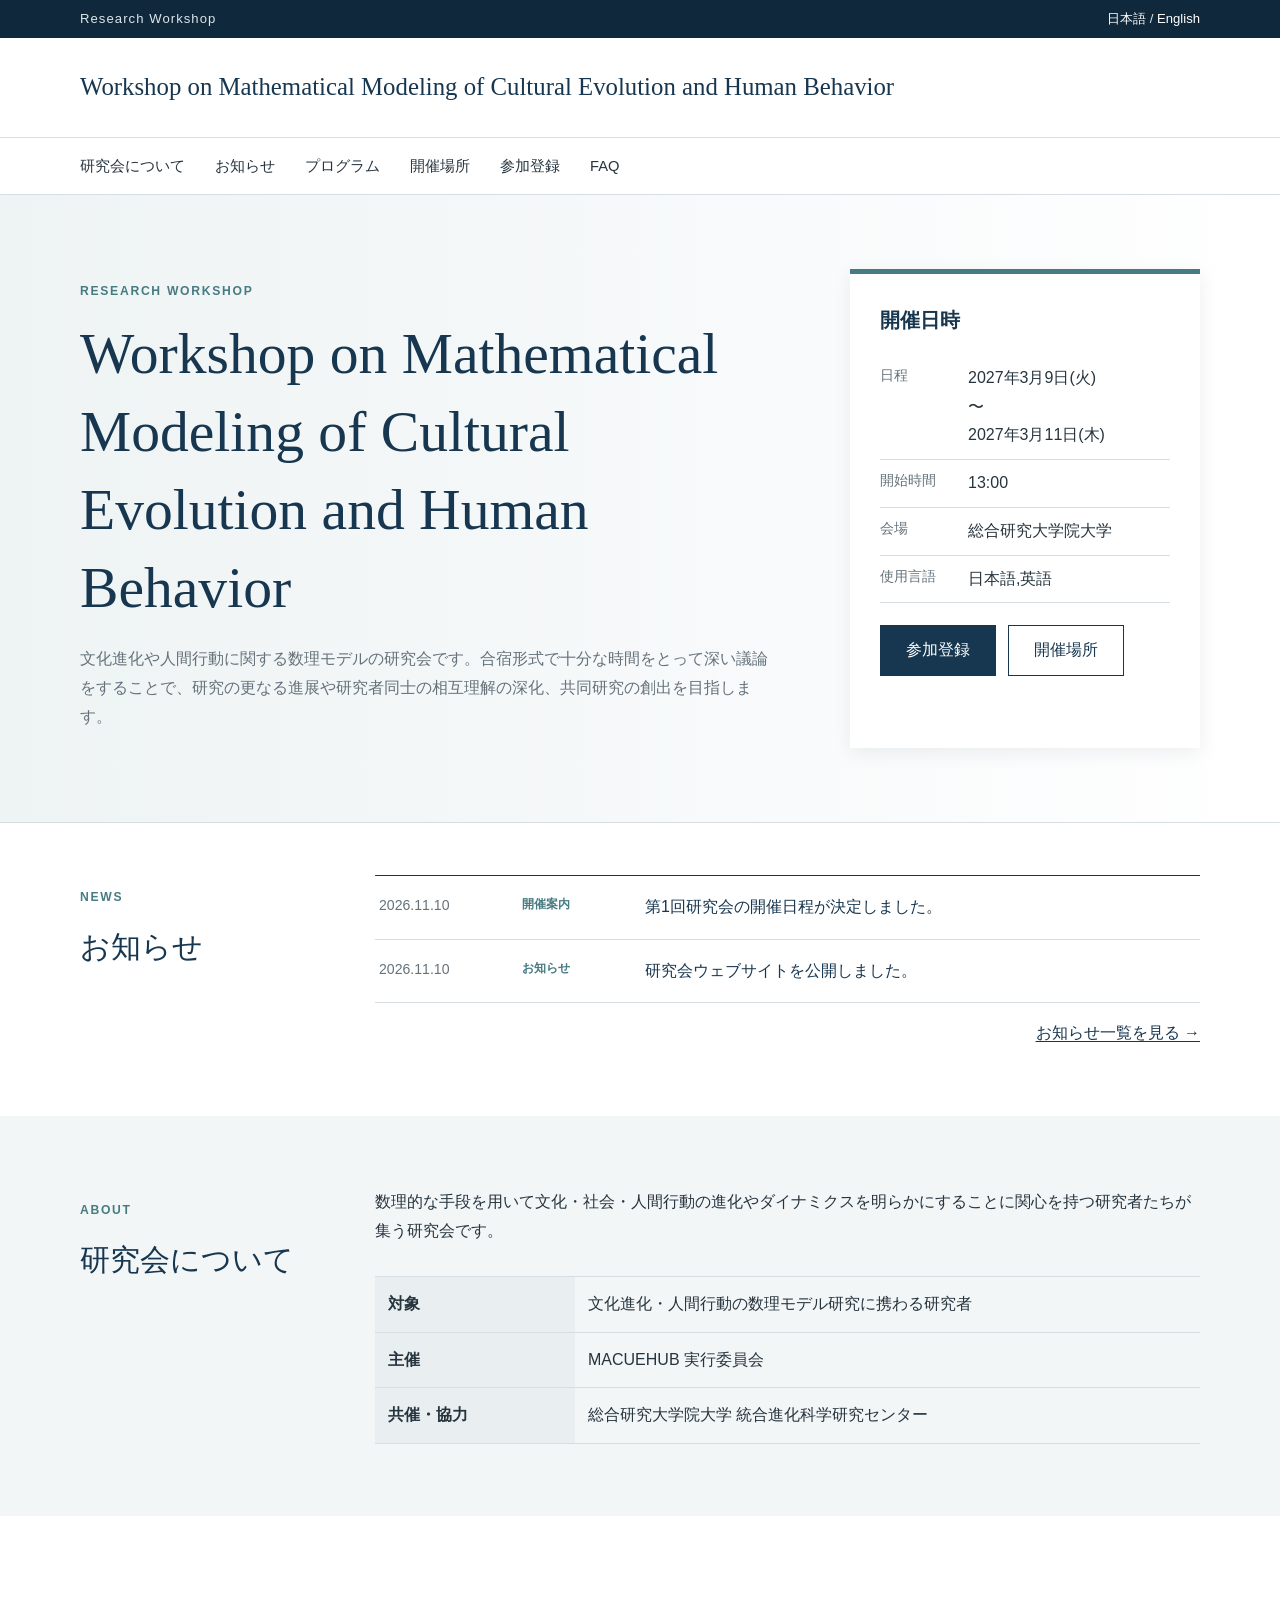
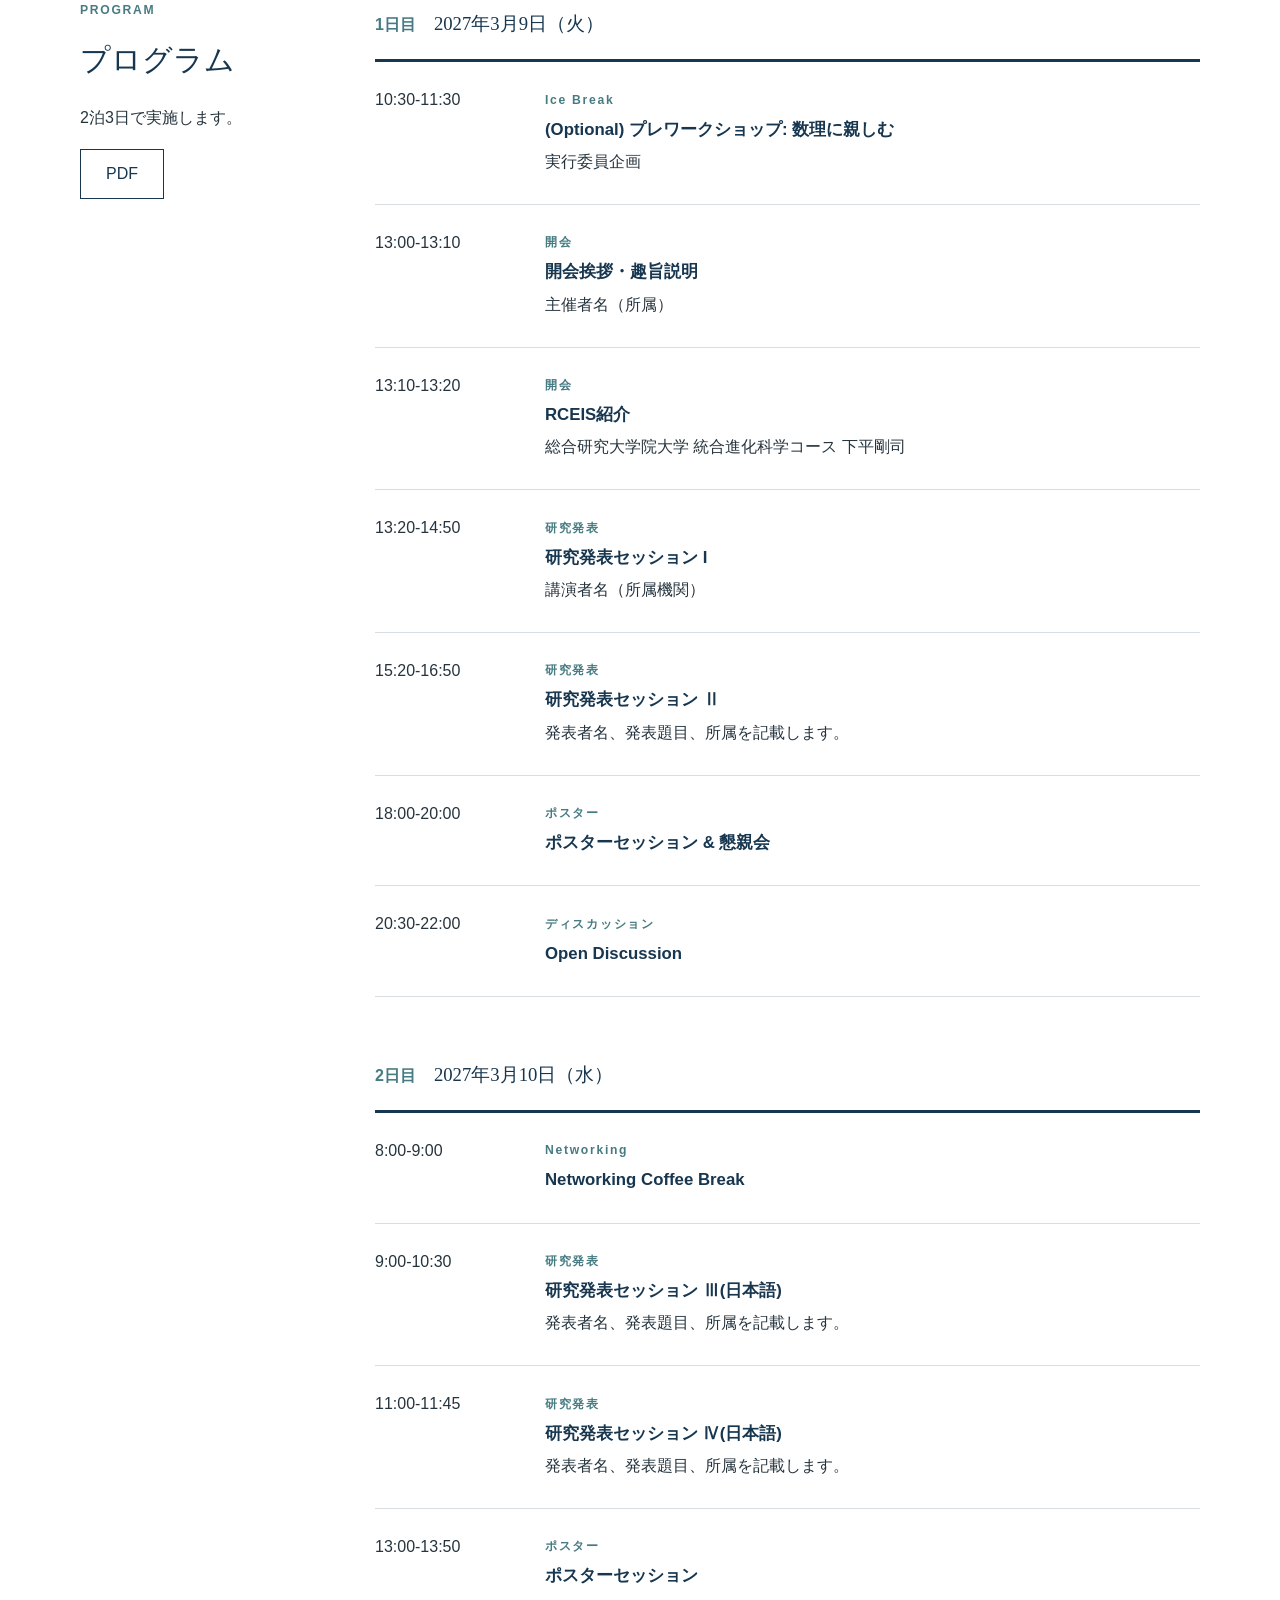
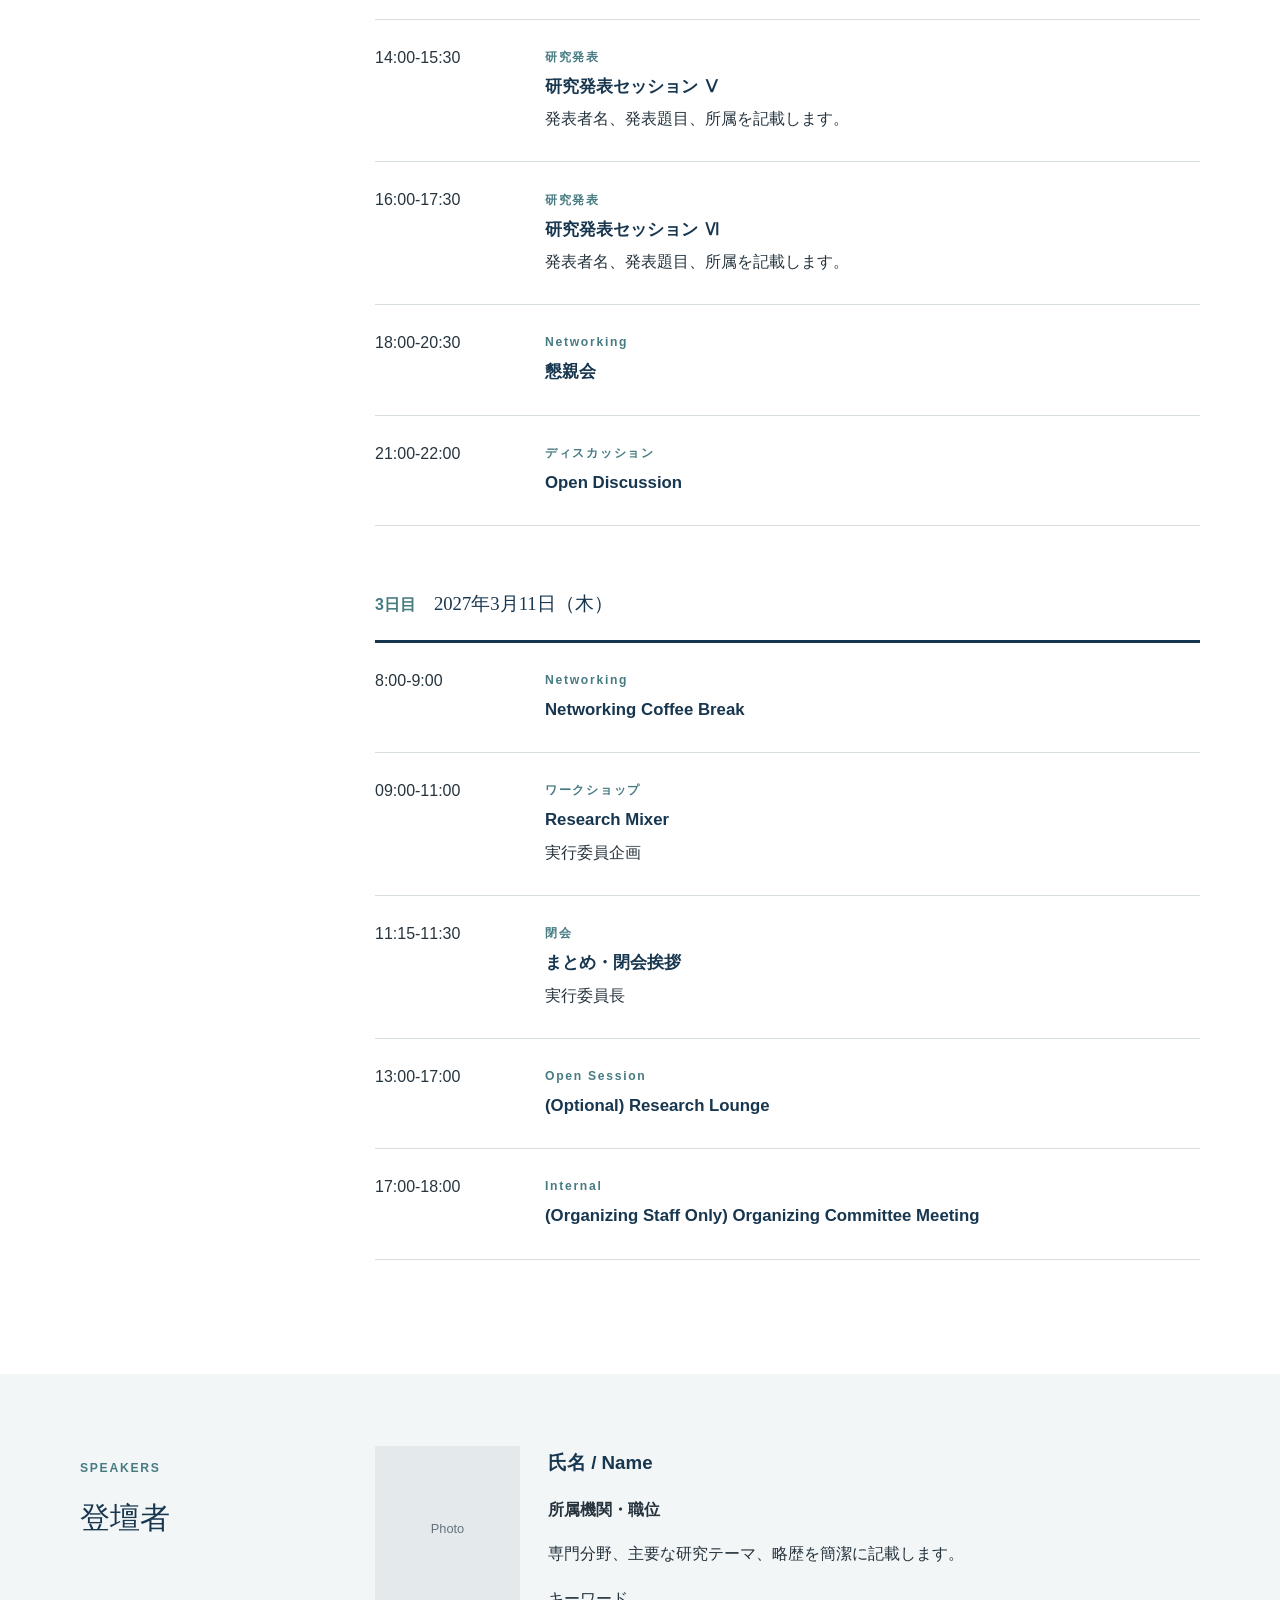
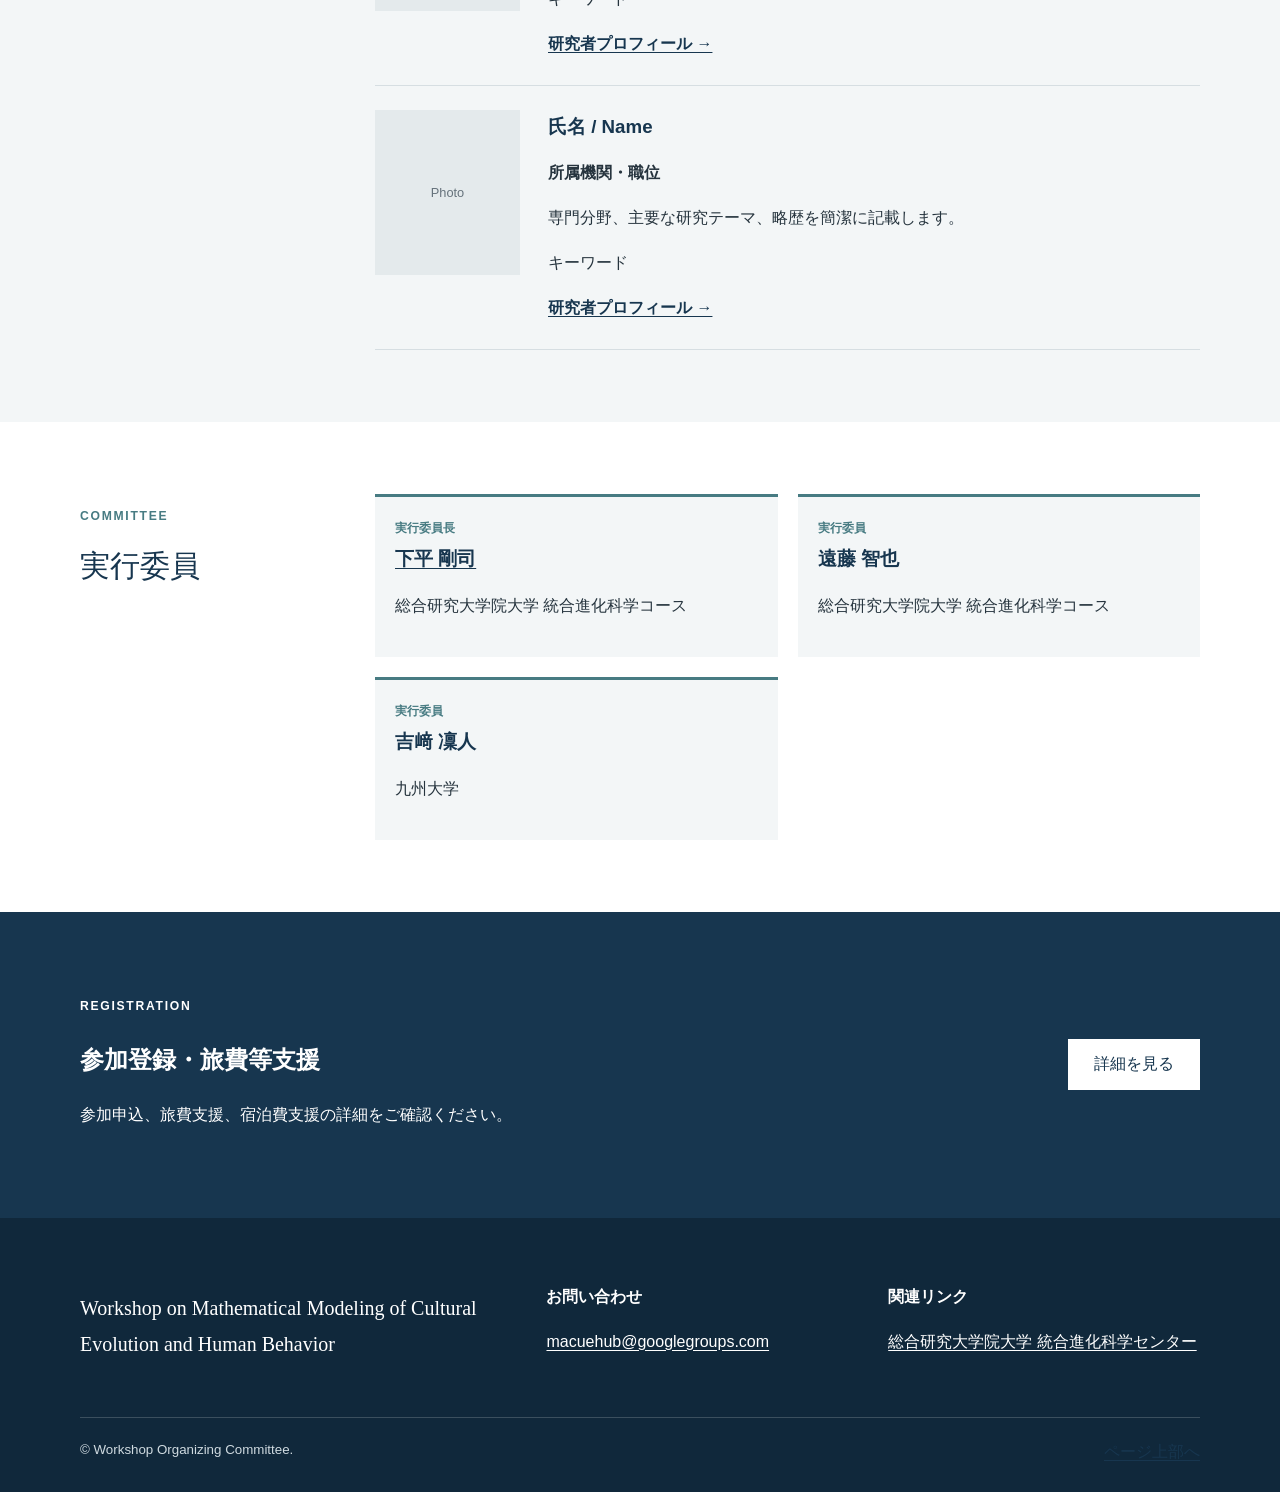
==== commit 58746039: "Add files via upload" ====
--- a/index.html
+++ b/index.html
@@ -12,7 +12,13 @@
                 <div class="container utility-inner"><p data-site-short></p><nav><a href="index.html">日本語</a> / <a href="en/index.html" lang="en">English</a></nav>
                 </div>
             </div>
-            <div class="container branding"><a class="site-title" href="index.html"><span class="site-title-ja" data-site-title></span><span class="site-title-en" data-site-title-en></span></a>
+            <div class="container branding">
+                <a class="site-title" href="index.html">
+                    <span class="site-title-ja" data-site-title></span>
+                    <!--
+                    <span class="site-title-en" data-site-title-en></span>
+                    -->
+                </a>
             </div>
             <nav class="main-nav">
                 <div class="container nav-inner">
@@ -21,6 +27,7 @@
                     <a href="index.html#program">プログラム</a>
                     <a href="location.html">開催場所</a>
                     <a href="registration.html">参加登録</a>
+                    <a href="question.html">FAQ</a>
                     <!--
                     <a href="archive.html">開催記録</a>
                     -->
@@ -136,7 +143,9 @@
             <div class="container footer-grid">
                 <div>
                     <p class="footer-title" data-site-title></p>
+                    <!--
                     <p data-site-title-en></p>
+                    -->
                 </div>
                 <div>
                     <h2>お問い合わせ</h2>
@@ -144,8 +153,12 @@
                 </div>
                 <div>
                     <h2>関連リンク</h2>
+                    <!--
                     <p><a data-github target="_blank" rel="noopener">GitHub</a></p>
+                    -->
+                    <p><a href="https://rcies.soken.ac.jp/" target="_blank" rel="noopener">総合研究大学院大学 統合進化科学センター</a></p>
                 </div>
+                
             </div>
             <div class="container footer-bottom">
                 <small>© <span data-copyright-year></span> Workshop Organizing Committee.</small>
--- a/styles.css
+++ b/styles.css
@@ -1,4 +1,4 @@
-:root{--navy:#17364f;--navy-deep:#10283b;--teal:#477b82;--ink:#26343e;--muted:#65727b;--line:#d6dee2;--pale:#f3f6f7;--white:#fff;--max:1120px}*{box-sizing:border-box}html{scroll-behavior:smooth}body{margin:0;color:var(--ink);background:var(--white);font-family:"Helvetica Neue","Yu Gothic",YuGothic,Arial,sans-serif;line-height:1.8}a{color:var(--navy);text-underline-offset:3px}.container{width:min(calc(100% - 40px),var(--max));margin:auto}.utility-bar{background:var(--navy-deep);color:#dce6ea;font-size:.82rem}.utility-inner{min-height:38px;display:flex;justify-content:space-between;align-items:center}.utility-inner p{margin:0;letter-spacing:.08em}.utility-inner a{color:#fff;text-decoration:none}.branding{padding:27px 0}.site-title{text-decoration:none;display:inline-flex;flex-direction:column}.site-title-ja{color:var(--navy);font-family:Georgia,"Yu Mincho",serif;font-size:1.55rem}.site-title-en{color:var(--muted);font-size:.8rem;letter-spacing:.09em}.main-nav{border-top:1px solid var(--line);border-bottom:1px solid var(--line);background:#fff}.nav-inner{display:flex;gap:30px;overflow-x:auto}.nav-inner a{padding:15px 0;color:var(--ink);text-decoration:none;white-space:nowrap;font-size:.92rem}.nav-inner a:hover{color:var(--teal)}.hero{background:linear-gradient(90deg,#eef3f4 0,#f8fafb 60%,#fff 100%);border-bottom:1px solid var(--line)}.hero-inner{display:grid;grid-template-columns:minmax(0,1.5fr) minmax(310px,.75fr);gap:70px;padding:74px 0}.label,.section-label,.program-type{color:var(--teal);font-size:.76rem;font-weight:700;letter-spacing:.14em}.hero h1{margin:.4rem 0 1.2rem;color:var(--navy);font-family:Georgia,"Yu Mincho",serif;font-size:clamp(2.1rem,4.5vw,3.65rem);font-weight:500;line-height:1.35}.hero-lead{max-width:720px;color:var(--muted)}.event-summary{background:#fff;border-top:5px solid var(--teal);padding:28px 30px;box-shadow:0 5px 18px rgba(16,40,59,.07)}.event-summary h2{margin-top:0;color:var(--navy);font-size:1.25rem}.event-summary dl{margin:0 0 22px}.event-summary dl div{display:grid;grid-template-columns:88px 1fr;padding:9px 0;border-bottom:1px solid var(--line)}.event-summary dt{color:var(--muted);font-size:.85rem}.event-summary dd{margin:0}.button{display:inline-block;background:var(--navy);color:#fff;text-decoration:none;padding:10px 25px;border:1px solid var(--navy)}.button:hover{background:var(--teal);border-color:var(--teal)}.section{padding:72px 0}.section-compact{padding:52px 0}.section-alt{background:var(--pale)}.section-grid{display:grid;grid-template-columns:230px minmax(0,1fr);gap:65px}.section-heading h2,.page-header h1{margin:.2rem 0;color:var(--navy);font-family:Georgia,"Yu Mincho",serif;font-weight:500}.section-heading h2{font-size:1.85rem}.page-header{padding:52px 0;background:var(--pale);border-bottom:1px solid var(--line)}.page-header h1{font-size:2.5rem}.news-list,.news-archive{border-top:1px solid var(--navy)}.news-row{display:grid;grid-template-columns:125px 105px 1fr;gap:18px;padding:17px 4px;border-bottom:1px solid var(--line);align-items:start}.news-row time,.news-entry time{color:var(--muted);font-size:.88rem}.news-category{margin:0;color:var(--teal);font-size:.78rem;font-weight:700}.news-row a{text-decoration:none}.news-row a:hover{text-decoration:underline}.section-more{text-align:right}.prose p:first-child{margin-top:0}.info-table{margin-top:30px;border-top:1px solid var(--line)}.info-row{display:grid;grid-template-columns:150px 1fr;border-bottom:1px solid var(--line)}.info-row>div{padding:13px}.info-key{background:#e9eef0;font-weight:700}.program-list{border-top:1px solid var(--navy)}.program-item{display:grid;grid-template-columns:145px 1fr;gap:25px;padding:24px 0;border-bottom:1px solid var(--line)}.program-item h3{margin:.2rem 0;color:var(--navy)}.program-item p{margin:.2rem 0}.speaker-list{display:grid;gap:24px}.speaker{display:grid;grid-template-columns:145px 1fr;gap:28px;padding-bottom:26px;border-bottom:1px solid var(--line)}.speaker-photo{height:165px;display:grid;place-items:center;background:#e4eaec;color:var(--muted);font-size:.8rem}.speaker h3{margin:0;color:var(--navy)}.affiliation{font-weight:700}.text-link{font-weight:700}.archive-list{border-top:1px solid var(--navy)}.archive-item{display:grid;grid-template-columns:145px 1fr;gap:28px;padding:25px 0;border-bottom:1px solid var(--line)}.archive-meta{display:flex;flex-direction:column;color:var(--muted)}.archive-item h3{margin:0;color:var(--navy)}.document-links{display:flex;gap:22px;flex-wrap:wrap;padding:0;list-style:none}.registration{background:var(--navy);color:#fff}.registration .section-label,.registration h2{color:#fff}.registration-inner{display:flex;justify-content:space-between;align-items:center;gap:35px}.registration .button{background:#fff;color:var(--navy);border-color:#fff}.site-footer{background:var(--navy-deep);color:#cfdae0;padding:52px 0 25px}.footer-grid{display:grid;grid-template-columns:1.4fr 1fr 1fr;gap:50px}.footer-grid h2{font-size:1rem;color:#fff}.footer-grid a{color:#fff}.footer-title{color:#fff;font-family:Georgia,"Yu Mincho",serif;font-size:1.25rem}.footer-bottom{display:flex;justify-content:space-between;border-top:1px solid rgba(255,255,255,.18);margin-top:35px;padding-top:20px}.news-entry{display:grid;grid-template-columns:145px 1fr;gap:28px;padding:28px 0;border-bottom:1px solid var(--line)}.news-entry h2{margin:.25rem 0;color:var(--navy);font-size:1.25rem}@media(max-width:800px){.hero-inner,.section-grid,.footer-grid{grid-template-columns:1fr}.hero-inner{gap:35px;padding:50px 0}.section-grid{gap:25px}.news-row{grid-template-columns:100px 1fr}.news-row .news-category{grid-column:2}.program-item,.archive-item,.news-entry{grid-template-columns:1fr}.speaker{grid-template-columns:100px 1fr}.speaker-photo{height:120px}.registration-inner{align-items:flex-start;flex-direction:column}.nav-inner{gap:22px}.footer-bottom{flex-direction:column;gap:10px}}@media(max-width:520px){.container{width:min(calc(100% - 28px),var(--max))}.utility-inner{align-items:flex-start;padding:8px 0}.branding{padding:20px 0}.section{padding:54px 0}.news-row{grid-template-columns:1fr;gap:3px}.news-row .news-category{grid-column:auto}.speaker{grid-template-columns:1fr}.speaker-photo{width:120px}.info-row{grid-template-columns:1fr}.info-key{padding-bottom:5px}}
+:root{--navy:#17364f;--navy-deep:#10283b;--teal:#477b82;--ink:#26343e;--muted:#65727b;--line:#d6dee2;--pale:#f3f6f7;--white:#fff;--max:1120px}*{box-sizing:border-box}html{scroll-behavior:smooth}body{margin:0;color:var(--ink);background:var(--white);font-family:"Helvetica Neue","Yu Gothic",YuGothic,Arial,sans-serif;line-height:1.8}a{color:var(--navy);text-underline-offset:3px}.container{width:min(calc(100% - 40px),var(--max));margin:auto}.utility-bar{background:var(--navy-deep);color:#dce6ea;font-size:.82rem}.utility-inner{min-height:38px;display:flex;justify-content:space-between;align-items:center}.utility-inner p{margin:0;letter-spacing:.08em}.utility-inner a{color:#fff;text-decoration:none}.branding{padding:27px 0}.site-title{text-decoration:none;display:inline-flex;flex-direction:column}.site-title-ja{color:var(--navy);font-family:Georgia,"Yu Mincho",serif;font-size:1.55rem}.site-title-en{color:var(--muted);font-size:.8rem;letter-spacing:.09em}.main-nav{border-top:1px solid var(--line);border-bottom:1px solid var(--line);background:#fff}.nav-inner{display:flex;gap:30px;overflow-x:auto}.nav-inner a{padding:15px 0;color:var(--ink);text-decoration:none;white-space:nowrap;font-size:.92rem}.nav-inner a:hover{color:var(--teal)}.hero{background:linear-gradient(90deg,#eef3f4 0,#f8fafb 60%,#fff 100%);border-bottom:1px solid var(--line)}.hero-inner{display:grid;grid-template-columns:minmax(0,1.5fr) minmax(310px,.75fr);gap:70px;padding:74px 0}.label,.section-label,.program-type{color:var(--teal);font-size:.76rem;font-weight:700;letter-spacing:.14em}.hero h1{margin:.4rem 0 1.2rem;color:var(--navy);font-family:Georgia,"Yu Mincho",serif;font-size:clamp(2.1rem,4.5vw,3.65rem);font-weight:500;line-height:1.35}.hero-lead{max-width:720px;color:var(--muted)}.event-summary{background:#fff;border-top:5px solid var(--teal);padding:28px 30px;box-shadow:0 5px 18px rgba(16,40,59,.07)}.event-summary h2{margin-top:0;color:var(--navy);font-size:1.25rem}.event-summary dl{margin:0 0 22px}.event-summary dl div{display:grid;grid-template-columns:88px 1fr;padding:9px 0;border-bottom:1px solid var(--line)}.event-summary dt{color:var(--muted);font-size:.85rem}.event-summary dd{margin:0}.button{display:inline-block;background:var(--navy);color:#fff;text-decoration:none;padding:10px 25px;border:1px solid var(--navy)}.button:hover{background:var(--teal);border-color:var(--teal)}.section{padding:72px 0}.section-compact{padding:52px 0}.section-alt{background:var(--pale)}.section-grid{display:grid;grid-template-columns:230px minmax(0,1fr);gap:65px}.section-heading h2,.page-header h1{margin:.2rem 0;color:var(--navy);font-family:Georgia,"Yu Mincho",serif;font-weight:500}.section-heading h2{font-size:1.85rem}.page-header{padding:52px 0;background:var(--pale);border-bottom:1px solid var(--line)}.page-header h1{font-size:2.5rem}.news-list,.news-archive{border-top:1px solid var(--navy)}.news-row{display:grid;grid-template-columns:125px 105px 1fr;gap:18px;padding:17px 4px;border-bottom:1px solid var(--line);align-items:start}.news-row time,.news-entry time{color:var(--muted);font-size:.88rem}.news-category{margin:0;color:var(--teal);font-size:.78rem;font-weight:700}.news-row a{text-decoration:none}.news-row a:hover{text-decoration:underline}.section-more{text-align:right}.prose p:first-child{margin-top:0}.info-table{margin-top:30px;border-top:1px solid var(--line)}.info-row{display:grid;grid-template-columns:200px 1fr;border-bottom:1px solid var(--line)}.info-row>div{padding:13px}.info-key{background:#e9eef0;font-weight:700}.program-list{border-top:1px solid var(--navy)}.program-item{display:grid;grid-template-columns:145px 1fr;gap:25px;padding:24px 0;border-bottom:1px solid var(--line)}.program-item h3{margin:.2rem 0;color:var(--navy)}.program-item p{margin:.2rem 0}.speaker-list{display:grid;gap:24px}.speaker{display:grid;grid-template-columns:145px 1fr;gap:28px;padding-bottom:26px;border-bottom:1px solid var(--line)}.speaker-photo{height:165px;display:grid;place-items:center;background:#e4eaec;color:var(--muted);font-size:.8rem}.speaker h3{margin:0;color:var(--navy)}.affiliation{font-weight:700}.text-link{font-weight:700}.archive-list{border-top:1px solid var(--navy)}.archive-item{display:grid;grid-template-columns:145px 1fr;gap:28px;padding:25px 0;border-bottom:1px solid var(--line)}.archive-meta{display:flex;flex-direction:column;color:var(--muted)}.archive-item h3{margin:0;color:var(--navy)}.document-links{display:flex;gap:22px;flex-wrap:wrap;padding:0;list-style:none}.registration{background:var(--navy);color:#fff}.registration .section-label,.registration h2{color:#fff}.registration-inner{display:flex;justify-content:space-between;align-items:center;gap:35px}.registration .button{background:#fff;color:var(--navy);border-color:#fff}.site-footer{background:var(--navy-deep);color:#cfdae0;padding:52px 0 25px}.footer-grid{display:grid;grid-template-columns:1.4fr 1fr 1fr;gap:30px}.footer-grid h2{font-size:1rem;color:#fff}.footer-grid a{color:#fff}.footer-title{color:#fff;font-family:Georgia,"Yu Mincho",serif;font-size:1.25rem}.footer-bottom{display:flex;justify-content:space-between;border-top:1px solid rgba(255,255,255,.18);margin-top:35px;padding-top:20px}.news-entry{display:grid;grid-template-columns:145px 1fr;gap:28px;padding:28px 0;border-bottom:1px solid var(--line)}.news-entry h2{margin:.25rem 0;color:var(--navy);font-size:1.25rem}@media(max-width:800px){.hero-inner,.section-grid,.footer-grid{grid-template-columns:1fr}.hero-inner{gap:35px;padding:50px 0}.section-grid{gap:25px}.news-row{grid-template-columns:100px 1fr}.news-row .news-category{grid-column:2}.program-item,.archive-item,.news-entry{grid-template-columns:1fr}.speaker{grid-template-columns:100px 1fr}.speaker-photo{height:120px}.registration-inner{align-items:flex-start;flex-direction:column}.nav-inner{gap:22px}.footer-bottom{flex-direction:column;gap:8px}}@media(max-width:520px){.container{width:min(calc(100% - 28px),var(--max))}.utility-inner{align-items:flex-start;padding:8px 0}.branding{padding:20px 0}.section{padding:54px 0}.news-row{grid-template-columns:1fr;gap:3px}.news-row .news-category{grid-column:auto}.speaker{grid-template-columns:1fr}.speaker-photo{width:120px}.info-row{grid-template-columns:1fr}.info-key{padding-bottom:5px}}
 
 .program-download {display: flex;flex-direction: column;align-items: flex-start;gap: 0.75rem;margin-top: 1.5rem;}
 .program-download .button {display: inline-flex;width: auto;}
@@ -28,4 +28,101 @@
 .record-header h1{color:var(--navy);font-family:Georgia,"Yu Mincho",serif;font-weight:500}
 .record-detail>.program-day{margin-top:45px}@media(max-width:800px){.support-grid,.committee-grid{grid-template-columns:1fr}
 .detail-list>div{grid-template-columns:1fr}
-.program-day>header{display:block;padding-bottom:10px}}+.program-day>header{display:block;padding-bottom:10px}}
+/* ==================================================
+   FAQ
+   ================================================== */
+.faq-archive {border-top: 1px solid var(--navy);}
+/* FAQ category
+   会場について / 参加について / その他
+*/
+.faq-group {border-bottom: 1px solid var(--line);}
+/* Category heading */
+.faq-group summary {
+    position: relative;
+    cursor: pointer;
+    list-style: none;
+    padding: 22px 52px 22px 4px;
+    color: var(--navy);
+    font-family: Georgia, "Yu Mincho", serif;
+    font-size: 1.35rem;
+    font-weight: 500;
+}
+/* Chrome / Safari 標準アイコンを非表示 */
+.faq-group summary::-webkit-details-marker {display: none;}
+/* Hover */
+.faq-group summary:hover {color: var(--teal);}
+/* ＋ アイコン */
+.faq-group summary::after {
+    content: "+";
+    position: absolute;
+    right: 8px;
+    top: 50%;
+    transform: translateY(-50%);
+    color: var(--teal);
+    font-family: "Helvetica Neue", Arial, sans-serif;
+    font-size: 1.5rem;
+    font-weight: 400;
+}
+/* 開いたとき */
+.faq-group[open] summary::after {content: "−";}
+/* Q&A list */
+.faq-list {
+    margin: 0;
+    padding:
+        0
+        4px
+        26px;
+    list-style: none;
+}
+/* Individual Q&A */
+.faq-item {
+    display: grid;
+    grid-template-columns: 1fr;
+    padding: 22px 0;
+    border-top: 1px solid var(--line);
+}
+/* Question / Answer */
+.faq-question,
+.faq-answer {
+    display: grid;
+    grid-template-columns: 36px minmax(0, 1fr);
+    gap: 10px;
+    margin: 0;
+}
+.faq-question {
+    margin-bottom: 10px;
+    color: var(--ink);
+    font-weight: 700;
+}
+.faq-answer {
+    color: var(--muted);
+}
+/* Q / A mark */
+.faq-mark {
+    color: var(--teal);
+    font-weight: 700;
+}
+/* Loading / Error */
+.faq-empty,
+.faq-error {
+    color: var(--muted);
+}
+/* Mobile */
+@media(max-width:800px) {
+    .faq-group summary {
+        padding:
+            18px
+            45px
+            18px
+            0;
+        font-size: 1.2rem;
+    }
+}
+@media(max-width:520px) {
+    .faq-question,
+    .faq-answer {
+        grid-template-columns: 30px minmax(0, 1fr);
+        gap: 6px;
+    }
+}
